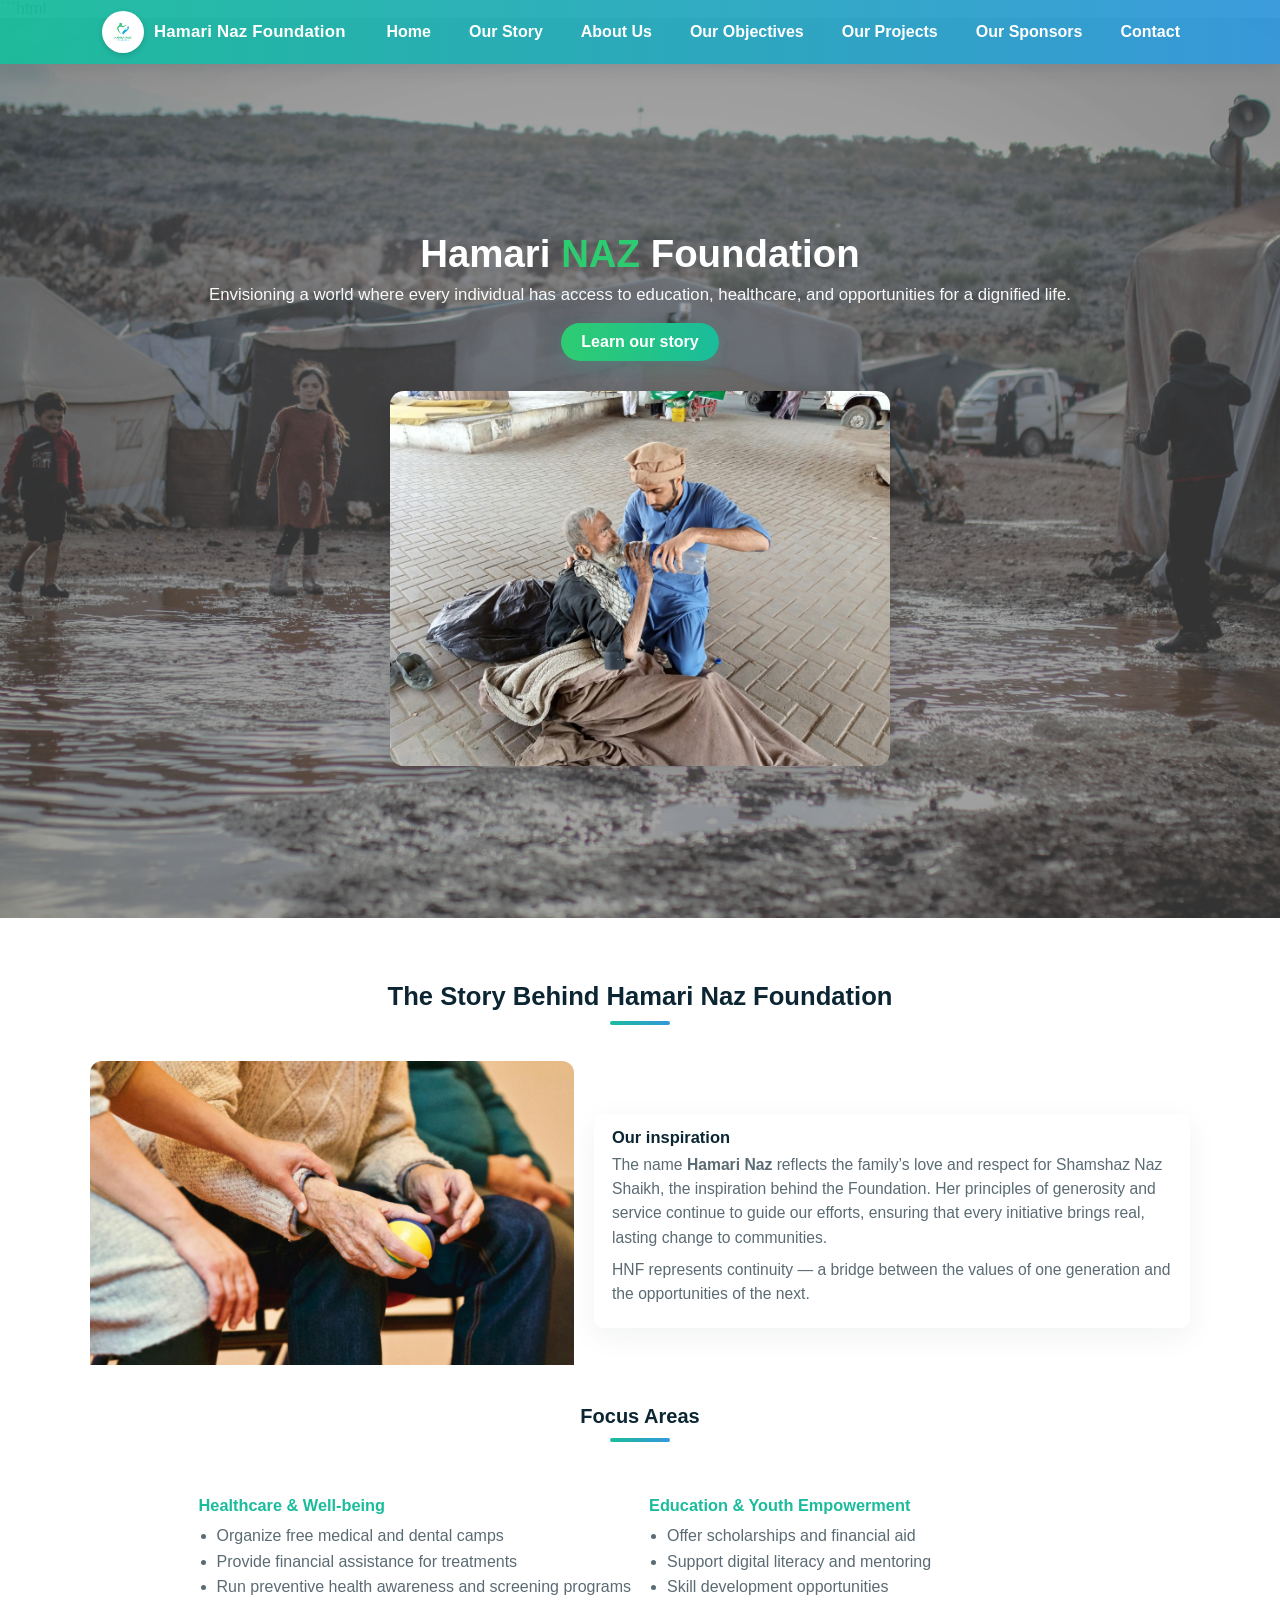
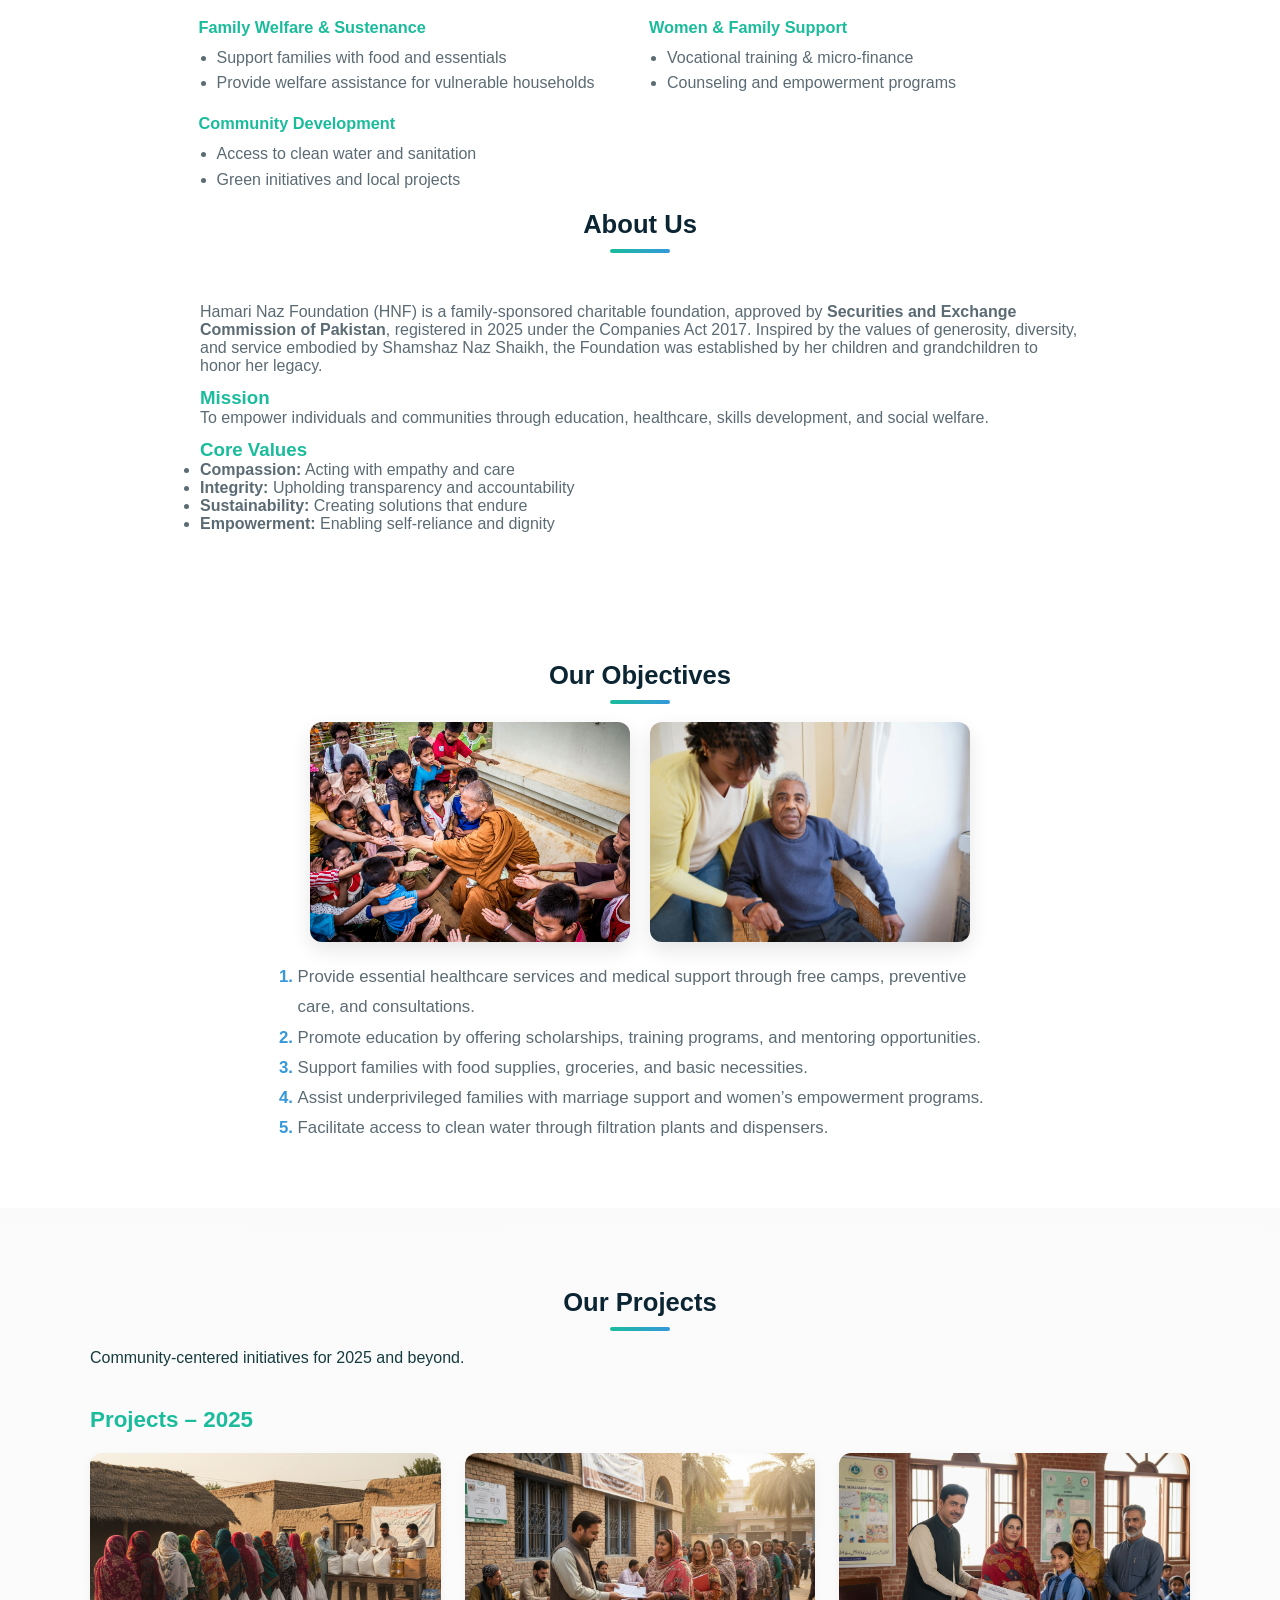
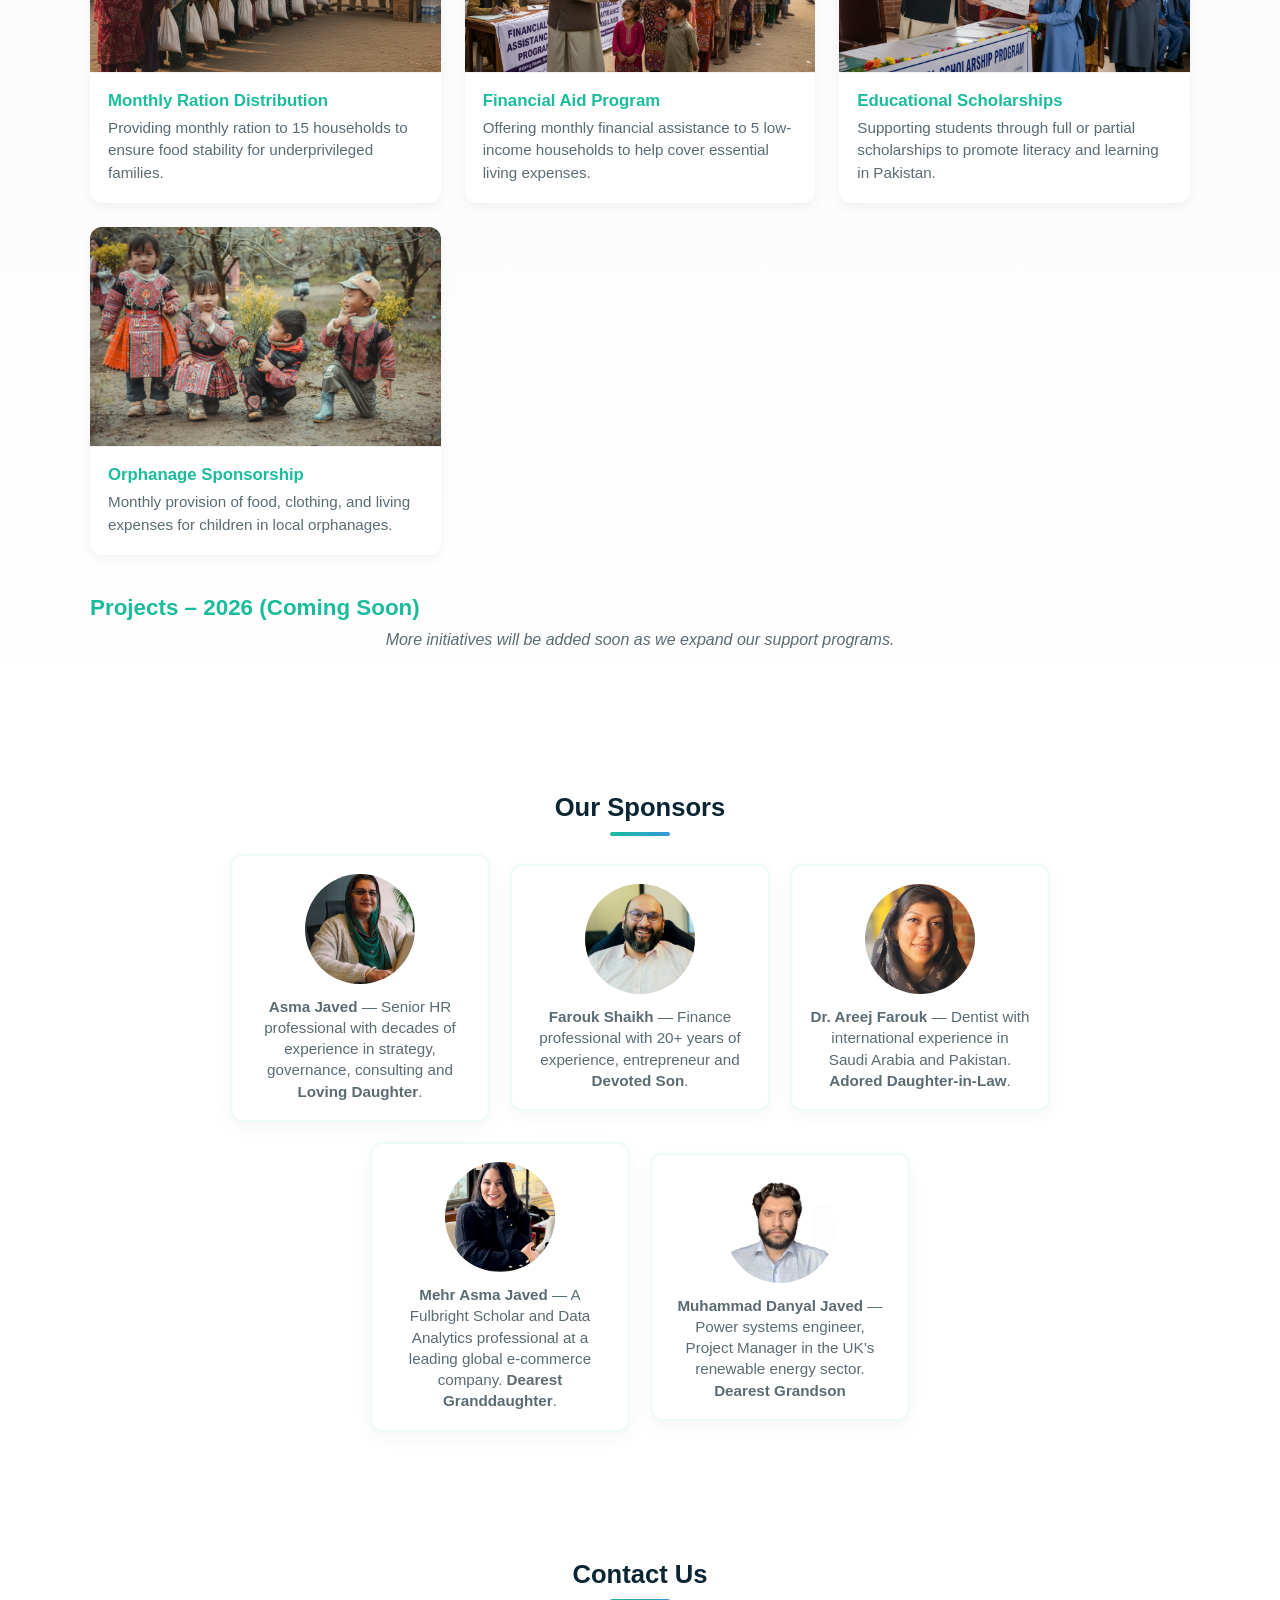
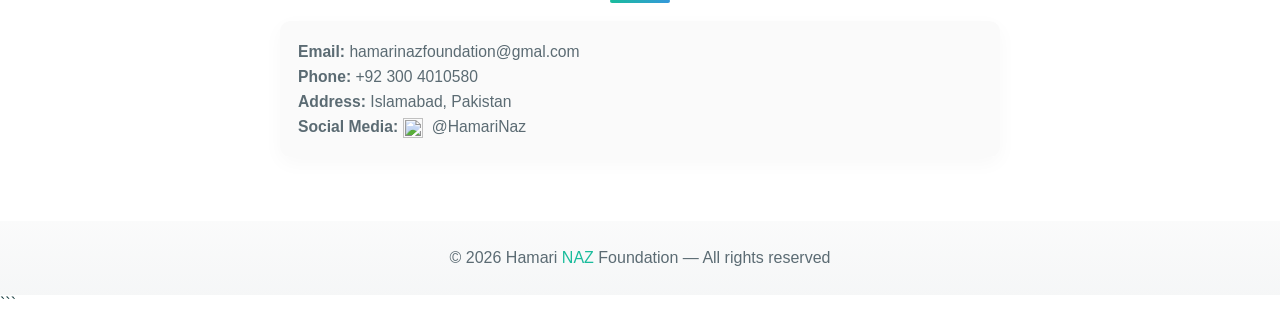
==== index.html @ 11b350d7 "Update index.html" ====
```html
<!doctype html>
<html lang="en">
<head>
  <meta charset="utf-8" />
  <meta name="viewport" content="width=device-width,initial-scale=1" />
  <title>Hamari Naz Foundation</title>
  <link rel="stylesheet" href="style.css" />
</head>
<body>
  <!-- NAV -->
  <nav class="site-nav">
    <div class="nav-inner container">
      <div class="logo">
        <img src="logo.png" alt="Hamari Naz Foundation Logo" class="logo-img">
        <span>Hamari Naz Foundation</span>
      </div>

      <ul class="nav-links" id="navLinks">
        <li><a href="#home">Home</a></li>
        <li><a href="#about">Our Story</a></li>
        <li><a href="#about-us">About Us</a></li>
        <li><a href="#objectives">Our Objectives</a></li>
        <li><a href="#projects">Our Projects</a></li>
        <li><a href="#sponsors">Our Sponsors</a></li>
        <li><a href="#contact">Contact</a></li>
      </ul>

      <button class="hamburger" aria-label="Toggle navigation" aria-expanded="false" id="hamburger">
        <span></span><span></span><span></span>
      </button>
    </div>
  </nav>

  <!-- HERO -->
  <header id="home" class="hero">
    <div class="hero-inner container">
      <h1>Hamari <span class="naz">Naz</span> Foundation</h1>
      <p class="lead">Envisioning a world where every individual has access to education, healthcare, and opportunities for a dignified life.</p>
      <a class="btn" href="#about">Learn our story</a>

      <!-- Added Home Image -->
      <div class="home-image">
        <img src="b.jpg" alt="Hamari Naz Foundation Image">
      </div>
    </div>
  </header>

  <!-- ABOUT -->
  <section id="about" class="about section">
    <div class="container about-inner">
      <h2 class="section-title">The Story Behind Hamari <span class="naz">Naz</span> Foundation</h2>

      <div class="story-block">
        <div class="story-media">
          <img src="a.jpg" alt="About HNF image">
        </div>

        <div class="story-content">
          <h3>Our inspiration</h3>
          <p>
            The name <strong>Hamari Naz</strong> reflects the family’s love and respect for Shamshaz Naz Shaikh,
            the inspiration behind the Foundation. Her principles of generosity and service continue to guide
            our efforts, ensuring that every initiative brings real, lasting change to communities.
          </p>
          <p>
            HNF represents continuity — a bridge between the values of one generation and the opportunities of the next.
          </p>
        </div>
      </div>

      <h2 class="section-title small">Focus Areas</h2>
      <div class="focus-areas">
        <div>
          <h3>Healthcare & Well-being</h3>
          <ul>
            <li>Organize free medical and dental camps</li>
            <li>Provide financial assistance for treatments</li>
            <li>Run preventive health awareness and screening programs</li>
          </ul>
        </div>
        <div>
          <h3>Education & Youth Empowerment</h3>
          <ul>
            <li>Offer scholarships and financial aid</li>
            <li>Support digital literacy and mentoring</li>
            <li>Skill development opportunities</li>
          </ul>
        </div>

        <div>
          <h3>Family Welfare & Sustenance</h3>
          <ul>
            <li>Support families with food and essentials</li>
            <li>Provide welfare assistance for vulnerable households</li>
          </ul>
        </div>
        <div>
          <h3>Women & Family Support</h3>
          <ul>
            <li>Vocational training & micro-finance</li>
            <li>Counseling and empowerment programs</li>
          </ul>
        </div>

        <div>
          <h3>Community Development</h3>
          <ul>
            <li>Access to clean water and sanitation</li>
            <li>Green initiatives and local projects</li>
          </ul>
        </div>
      </div>

      <h2 id="about-us" class="section-title">About Us</h2>
      <div class="about-text">
        <p>
          Hamari Naz Foundation (HNF) is a family-sponsored charitable foundation, approved by <strong>Securities and Exchange Commission of Pakistan</strong>, registered in 2025 under the Companies Act 2017.
          Inspired by the values of generosity, diversity, and service embodied by Shamshaz Naz Shaikh, the Foundation was established
          by her children and grandchildren to honor her legacy.
        </p>
        <h3>Mission</h3>
        <p>To empower individuals and communities through education, healthcare, skills development, and social welfare.</p>
        <h3>Core Values</h3>
        <ul>
          <li><strong>Compassion:</strong> Acting with empathy and care</li>
          <li><strong>Integrity:</strong> Upholding transparency and accountability</li>
          <li><strong>Sustainability:</strong> Creating solutions that endure</li>
          <li><strong>Empowerment:</strong> Enabling self-reliance and dignity</li>
        </ul>
      </div>
    </div>
  </section>

  <!-- OBJECTIVES -->
  <section id="objectives" class="section objectives">
    <div class="container">
      <h2 class="section-title">Our Objectives</h2>
      <div class="objectives-images">
        <img src="c.jpg" alt="Objective 1" class="obj-img animate">
        <img src="d.jpg" alt="Objective 2" class="obj-img animate delay">
      </div>
      <ol class="objectives-list">
        <li>Provide essential healthcare services and medical support through free camps, preventive care, and consultations.</li>
        <li>Promote education by offering scholarships, training programs, and mentoring opportunities.</li>
        <li>Support families with food supplies, groceries, and basic necessities.</li>
        <li>Assist underprivileged families with marriage support and women’s empowerment programs.</li>
        <li>Facilitate access to clean water through filtration plants and dispensers.</li>
      </ol>
    </div>
  </section>
  <!-- OUR PROJECTS SECTION -->
<section id="projects" class="section projects">
  <div class="container">
    <h2 class="section-title">Our Projects</h2>
    <p class="section-subtitle">Community-centered initiatives for 2025 and beyond.</p>

    <!-- 2025 PROJECTS -->
    <h3 class="project-year">Projects – 2025</h3>
    <div class="projects-grid">

      <div class="project-card">
        <img src="ration.png" alt="Ration Distribution" class="project-img">
        <div class="project-content">
          <h4>Monthly Ration Distribution</h4>
          <p>Providing monthly ration to 15 households to ensure food stability for underprivileged families.</p>
        </div>
      </div>

      <div class="project-card">
        <img src="aid.png" alt="Financial Aid" class="project-img">
        <div class="project-content">
          <h4>Financial Aid Program</h4>
          <p>Offering monthly financial assistance to 5 low-income households to help cover essential living expenses.</p>
        </div>
      </div>

      <div class="project-card">
        <img src="School.png" alt="Financial Aid" class="project-img">
        <div class="project-content">
          <h4>Educational Scholarships</h4>
          <p>Supporting students through full or partial scholarships to promote literacy and learning in Pakistan.</p>
        </div>
      </div>

      <div class="project-card">
        <img src="orphanage.jpg" alt="Orphanage Sponsorship" class="project-img">
        <div class="project-content">
          <h4>Orphanage Sponsorship</h4>
          <p>Monthly provision of food, clothing, and living expenses for children in local orphanages.</p>
        </div>
      </div>

    </div>

    <!-- 2026 PROJECTS -->
    <h3 class="project-year">Projects – 2026 (Coming Soon)</h3>
    <p class="upcoming">More initiatives will be added soon as we expand our support programs.</p>

  </div>
</section>

  <!-- SPONSORS -->
  <section id="sponsors" class="section sponsors">
    <div class="container">
      <h2 class="section-title">Our Sponsors</h2>
      <div class="sponsor-grid">
        <div class="sponsor interactive" tabindex="0">
          <img src="asma.jpeg" alt="Asma Javed">
          <p><strong>Asma Javed</strong> — Senior HR professional with decades of experience in strategy, governance, consulting and <strong>Loving Daughter</strong>.</p>
        </div>

        <div class="sponsor interactive" tabindex="0">
          <img src="Farooq.jpeg" alt="Farouk Shaikh">
          <p><strong>Farouk Shaikh</strong> — Finance professional with 20+ years of experience, entrepreneur and <strong>Devoted Son</strong>.</p>
        </div>

        <div class="sponsor interactive" tabindex="0">
          <img src="areej.jpeg" alt="Dr. Areej Farouk">
          <p><strong>Dr. Areej Farouk</strong> — Dentist with international experience in Saudi Arabia and Pakistan.<strong>     Adored Daughter-in-Law</strong>.</p>
        </div>
        <div class="sponsor interactive" tabindex="0">
          <img src="Mehr.jpeg" alt="Mehr Asma Javed">
          <p><strong>Mehr Asma Javed</strong> — A Fulbright Scholar and Data Analytics professional at a leading global e-commerce company.<strong>     Dearest Granddaughter</strong>.</p>
        </div>
        <div class="sponsor interactive" tabindex="0">
          <img src="Daniyal.jpeg" alt="Muhammad Danyal Javed">
          <p><strong>Muhammad Danyal Javed</strong> — Power systems engineer, Project Manager in the UK’s renewable energy sector.<strong>    Dearest Grandson</strong></p>
        </div>

        
        
      </div>
    </div>
  </section>

  <!-- CONTACT -->
  <section id="contact" class="section contact">
    <div class="container">
      <h2 class="section-title">Contact Us</h2>
      <div class="contact-wrap">
        <div class="contact-info full">
          <p><strong>Email:</strong> hamarinazfoundation@gmal.com</p>
          <p><strong>Phone:</strong> +92 300 4010580</p>
          <p><strong>Address:</strong> Islamabad, Pakistan</p>
          <p>
  <strong>Social Media:</strong>
  <a href="https://www.instagram.com/hamarinaz" target="_blank" style="text-decoration:none; color:inherit;">
    <img src="https://upload.wikimedia.org/wikipedia/commons/a/a5/Instagram_icon.png"
         alt="Instagram" width="20" style="vertical-align:middle; margin-right:5px;">
    @HamariNaz
  </a>
</p>

        </div>
      </div>
    </div>
  </section>

  <!-- FOOTER -->
  <footer class="footer">
    <div class="container">
      <p>© <span id="year"></span> Hamari <span class="naz">NAZ</span> Foundation — All rights reserved</p>
    </div>
  </footer>

  <script src="script.js"></script>
</body>
</html>
```
---- style.css ----
/* ----------- root / variables ----------- */
:root{
  --green: #2ecc71;
  --teal:  #1abc9c;
  --blue: #3498db;
  --dark: #0b2533;
  --muted: #5b6b73;
  --white: #ffffff;
  --light-bg: #f6fbf9;
  --about-img-opacity: 0.95;
  --container: 1140px;
  --radius: 12px;
  --nav-height: 64px;
}

/* Reset */
*{ box-sizing: border-box; margin:0; padding:0; }
html{ scroll-behavior: smooth; }
body{ font-family: "Segoe UI", Roboto, Arial, sans-serif; color: #163B3E; background: var(--white); -webkit-font-smoothing:antialiased; -moz-osx-font-smoothing:grayscale; }

/* Container */
.container{ max-width: var(--container); margin:0 auto; padding:0 20px; }

/* NAV */
.site-nav{ position:fixed; top:0; left:0; right:0; z-index:1200; background: linear-gradient(90deg, rgba(26,188,156,0.96), rgba(52,152,219,0.96)); box-shadow: 0 4px 18px rgba(13,37,42,0.12); }
.nav-inner{ display:flex; align-items:center; justify-content:space-between; height:var(--nav-height); }
.logo{ display: flex; align-items: center; gap: 10px; font-weight: 700; color: var(--white); font-size: 1.05rem; letter-spacing: 0.2px; margin-left: 12px; }
.logo .naz{ color:var(--blue); text-transform:uppercase; font-weight:800; }
.logo-img { height: 42px; width: 42px; display: block; border-radius: 50%; background: var(--white); padding: 4px; box-shadow: 0 2px 6px rgba(0,0,0,0.15); }

/* nav links (desktop) */
.nav-links{ list-style:none; display:flex; align-items:center; gap:18px; }
.nav-links a{ color:var(--white); text-decoration:none; font-weight:600; padding:8px 10px; border-radius:2px; transition: background .18s, color .18s, transform .12s; }
.nav-links a:hover{ background: rgba(255,255,255,0.12); color: var(--green); transform:translateY(-2px); }

/* hamburger (mobile) */
.hamburger{ display:none; background:transparent; border:0; width:44px; height:10px; align-items:center; justify-content:center; cursor:pointer; padding:8px; margin-left:12px; }
.hamburger span{ display:flex; width:22px; height:2.5px; background:var(--white); margin:4px 0; border-radius:3px; transition: transform .25s ease, opacity .2s ease; }

/* HERO */
.hero{ min-height:100vh; display:flex; align-items:center; justify-content:center; text-align:center; padding-top:var(--nav-height); color:var(--white); position:relative; overflow:hidden; }

/* animated background image with subtle zoom */
.hero::before{
  content:""; position:absolute; inset:0; background: url('assets/hero.jpg') center/cover no-repeat; opacity:0.8; filter:brightness(.55);
  animation: hero-zoom 20s ease-in-out infinite alternate;
  transform-origin:center center;
  z-index:0;
}
@keyframes hero-zoom{ from{ transform: scale(1); } to{ transform: scale(1.06); } }

.hero-inner{ position:relative; z-index:2; max-width:980px; padding:90px 20px; }
.hero h1{ font-size:2.4rem; margin-bottom:10px; line-height:1.05; }
.hero h1 .naz{ color:var(--green); text-transform:uppercase; }
.lead{ font-size:1.05rem; margin-bottom:18px; color: rgba(255,255,255,0.96); }

/* button */
.btn{ display:inline-block; background: linear-gradient(90deg,var(--green),var(--teal)); color:var(--white); padding:10px 20px; border-radius:28px; text-decoration:none; font-weight:700; box-shadow: 0 6px 18px rgba(26,188,156,0.18); transition: transform .15s, box-shadow .15s; }
.btn:hover{ transform: translateY(-4px); box-shadow: 0 10px 28px rgba(26,188,156,0.22); }

/* HOME IMAGE */ .home-image { margin-top: 30px; text-align: center; } .home-image img { width: 60%; max-width: 500px; border-radius: 14px; box-shadow: 0 10px 28px rgba(0,0,0,0.15); animation: fadeInUp 1.5s ease forwards; opacity: 0; } @keyframes fadeInUp { from { opacity: 0; transform: translateY(40px); } to { opacity: 1; transform: translateY(0); } } /* OBJECTIVES IMAGES */ .objectives-images { display: flex; justify-content: center; gap: 20px; margin-bottom: 20px; flex-wrap: wrap; } .obj-img { width: 320px; height: 220px; object-fit: cover; border-radius: 12px; box-shadow: 0 8px 20px rgba(0,0,0,0.1); opacity: 0; transform: translateY(30px); animation: slideUp 1.6s ease forwards; } .obj-img.delay { animation-delay: 0.5s; } @keyframes slideUp { from { opacity: 0; transform: translateY(40px); } to { opacity: 1; transform: translateY(0); } }
/* === Homepage Animated Background === */
#home {
  position: relative;
  width: 100%;
  height: 100vh; /* full-screen section */
  overflow: hidden;
}

/* Background image with animation */
#home::before {
  content: "";
  position: absolute;
  top: 0;
  left: 0;
  width: 100%;
  height: 100%;
  background: url("e.jpg") center/cover no-repeat;
  opacity: 0.8; /* 80% transparency */
  animation: zoom-bg 12s ease-in-out infinite alternate;
  z-index: -1; /* keeps it behind your text */
}

/* Zoom in/out animation */
@keyframes zoom-bg {
  0% {
    transform: scale(1.5);
  }
  100% {
    transform: scale(1.6);
  }
}

/* Keep homepage text visible and centered */
#home .content {
  position: relative;
  z-index: 1;
  text-align: center;
  color: white;
}

/* sections */
.section{ padding:64px 0; }
.section-title{ text-align:center; font-size:1.6rem; color:var(--dark); margin-bottom:18px; font-weight:700; position: relative; }
.section-title::after{ content: ""; display:block; width:60px; height:4px; margin:10px auto 0; background: linear-gradient(90deg, var(--teal), var(--blue)); border-radius: 2px; }
.section-title.small{ font-size:1.25rem; margin-top:6px; }

/* ABOUT - story block */
.about .about-inner{ display:flex; flex-direction:column; gap:18px; align-items:stretch; }
.story-block{ width:100%; max-width:1100px; display:flex; gap:20px; align-items:center; justify-content:space-between; }

/* left-side image with animation */
.story-media{ flex:0 0 44%; max-width:44%; height:320px; border-radius:var(--radius); overflow:hidden; position:relative; }
.story-media img{ width:100%; height:95%; object-fit:cover; display:block; transform-origin:center center; animation: img-pulse 12s ease-in-out infinite alternate; transition: transform .70s; }
@keyframes img-pulse{ from{ transform: scale(1); } to{ transform: scale(1.04); } }
.story-media img:hover{ transform: scale(1.06); }

/* content area — reduced spacing for headings and paragraphs */
.story-content{ flex:1; padding:14px 18px; background: rgba(255,255,255,0.98); border-radius:10px; box-shadow: 0 8px 30px rgba(10,30,30,0.06); }
.story-content h3{ margin-bottom:6px; color:var(--dark); font-size:1.03rem; }
.story-content p{ color:var(--muted); font-size:0.98rem; line-height:1.55; margin-bottom:8px; }

/* Focus areas grid */
.focus-areas{ max-width:1000px; margin:18px auto 0; display:grid; grid-template-columns: repeat(2,1fr); gap:18px; }
.focus-areas h3{ font-size:1.02rem; color:var(--teal); margin-bottom:8px; }
.focus-areas ul{ list-style:disc; padding-left:18px; color:var(--muted); line-height:1.6; }

/* About Us text */
.about-text{ max-width:880px; margin:14px auto 0; color:var(--muted); font-size:1rem; text-align:left; }
.about-text h3{ color:var(--teal); margin-top:12px; }

/* OBJECTIVES */
.objectives-list{ max-width:720px; margin:0 auto; font-size:1.05rem; color:var(--muted); line-height:1.8; padding-left: 1.1rem; }
.objectives-list li::marker{ color: var(--blue); font-weight:700; }

/* ========== OUR PROJECTS SECTION ========== */

.projects {
  padding: 80px 0;
  background: linear-gradient(180deg, rgba(250, 250, 250, 1), rgba(255, 255, 255, 1));
}

.project-year {
  margin-top: 40px;
  font-size: 1.4rem;
  color: var(--teal);
}

.projects-grid {
  display: grid;
  grid-template-columns: repeat(auto-fit, minmax(280px, 1fr));
  gap: 24px;
  margin-top: 20px;
}

.project-card {
  background: #fff;
  border-radius: var(--radius);
  box-shadow: 0 4px 12px rgba(0,0,0,0.05);
  overflow: hidden;
  transition: transform .2s, box-shadow .2s;
  display: flex;
  flex-direction: column;
  justify-content: space-between;
}

.project-card:hover {
  transform: translateY(-5px);
  box-shadow: 0 6px 20px rgba(0,0,0,0.1);
}

.project-img {
  width: 100%;
  height: 220px;
  object-fit: cover;
  border-bottom: 1px solid rgba(0,0,0,0.05);
}

.project-content {
  padding: 18px;
}

.project-content h4 {
  color: var(--teal);
  margin-bottom: 6px;
  font-size: 1.05rem;
}

.project-content p {
  color: var(--muted);
  font-size: 0.95rem;
  line-height: 1.5;
}

.upcoming {
  text-align: center;
  color: var(--muted);
  margin-top: 10px;
  font-style: italic;
}

/* Mobile view adjustments */
@media (max-width: 768px) {
  .project-img {
    height: 180px;
  }
}


/* SPONSORS */
.sponsor-grid{ display:flex; flex-wrap:wrap; gap:20px; justify-content:center; align-items:center; max-width:980px; margin:0 auto; }
.sponsor{ background:var(--white); width:260px; padding:18px; border-radius:12px; text-align:center; border:2px solid rgba(46,204,113,0.08); box-shadow: 0 6px 20px rgba(10,30,30,0.04); transition: transform .22s cubic-bezier(.2,.9,.2,1), box-shadow .22s; cursor:default; }
.sponsor img{ width:110px; height:110px; margin-bottom:12px; display:inline-block; border-radius:50%; object-fit:cover; transition: transform .22s; }
.sponsor p{ color:var(--muted); font-size:0.95rem; line-height:1.4; }

/* hover + focus (keyboard) expands card subtly */
.sponsor:hover, .sponsor:focus-within, .sponsor.touched{
  transform: translateY(-8px) scale(1.02);
  box-shadow: 0 18px 48px rgba(10,30,30,0.12);
}
.sponsor:hover img, .sponsor.touched img{ transform: scale(1.06); }

/* CONTACT */
.contact-wrap{ display:flex; gap:32px; align-items:flex-start; justify-content:center; flex-wrap:wrap; }
.contact-info{ min-width:260px; color:var(--muted); font-size:0.98rem; line-height:1.6; background: rgba(250,250,250,0.9); padding:18px; border-radius:10px; box-shadow: 0 6px 20px rgba(10,30,30,0.03); }
.contact-info.full{ width:100%; max-width:720px; }

/* FOOTER */
.footer{ padding:28px 0; text-align:center; background:linear-gradient(180deg, rgba(11,37,51,0.02), rgba(11,37,51,0.04)); color:var(--muted); }
.footer span.naz{ color: var(--teal); }

/* accessibility focus */
a:focus, button:focus, input:focus, textarea:focus{ outline: 3px solid rgba(52,152,219,0.12); outline-offset:3px; }

/* anchor offset for fixed nav */
section, header{ scroll-margin-top: calc(var(--nav-height) + 10px); }

/* ========== RESPONSIVE ========== */
@media (max-width: 1000px){
  .story-block{ flex-direction:column-reverse; gap:14px; }
  .story-media{ width:100%; max-width:100%; height:300px; }
  .story-content{ width:100%; }
  .focus-areas{ grid-template-columns: 1fr; }
  .sponsor{ width:48%; }
}
@media (max-width: 768px) {
  .nav-links {
    display: none;
    position: fixed;
    top: var(--nav-height);
    right: 0;
    width: 220px;
    background: linear-gradient(
      180deg,
      rgba(26, 188, 156, 0.98),
      rgba(52, 152, 219, 0.98)
    );
    padding: 12px;
    flex-direction: column;
    gap: 10px;
    border-radius: 0 0 0 10px;
    box-shadow: 0 8px 20px rgba(0, 0, 0, 0.15);

    /* ✅ main fix: smaller menu, not full screen */
    height: auto;
    max-height: 60vh;  /* optional limit for long lists */
    overflow-y: auto;
  }

  .nav-links.show {
    display: flex;
  }

  .hamburger {
    display: flex;
    align-items: center;
  }

  .hero h1 {
    font-size: 2rem;
  }

  .sponsor {
    width: 100%;
    max-width: 420px;
  }

  .story-media img {
    animation-duration: 10s;
  }
}


/* hamburger active -> cross */
.hamburger.active span:nth-child(1){ transform: translateY(7px) rotate(45deg); }
.hamburger.active span:nth-child(2){ opacity: 0; }
.hamburger.active span:nth-child(3){ transform: translateY(-7px) rotate(-45deg); }
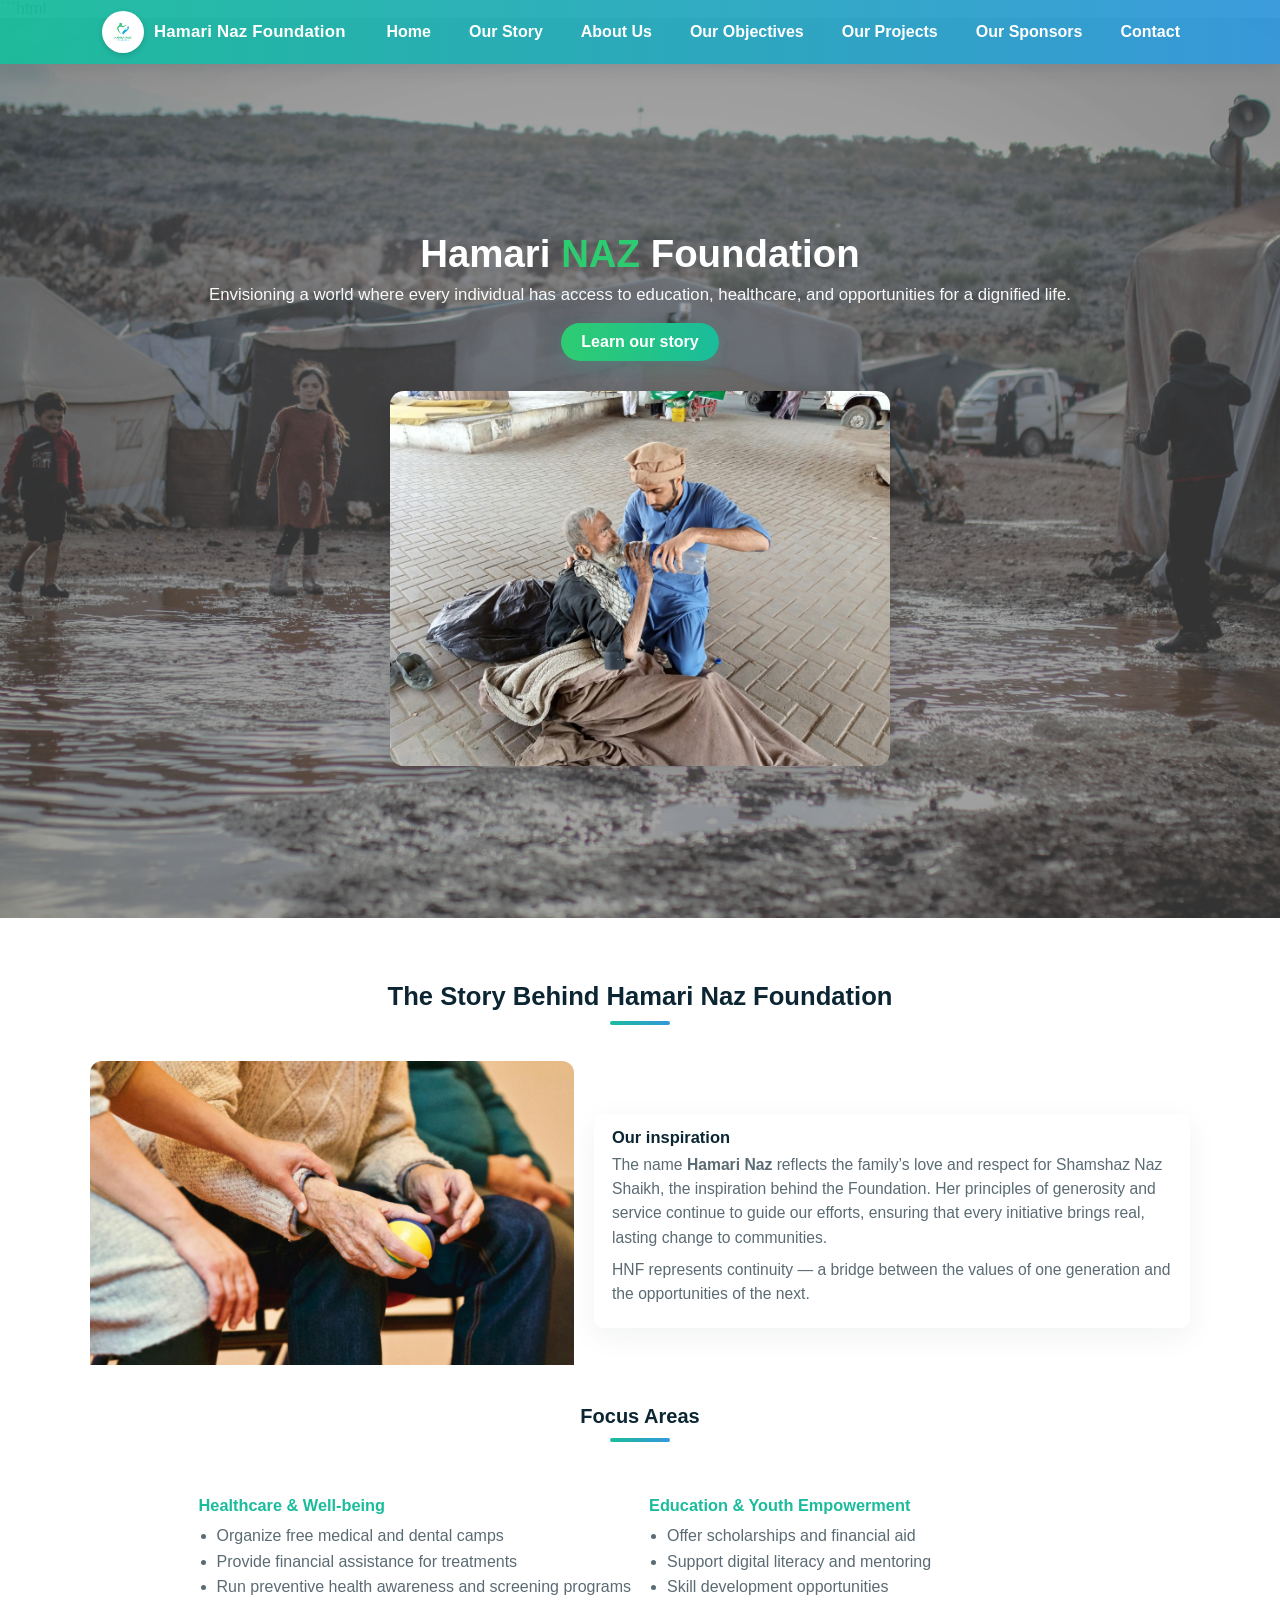
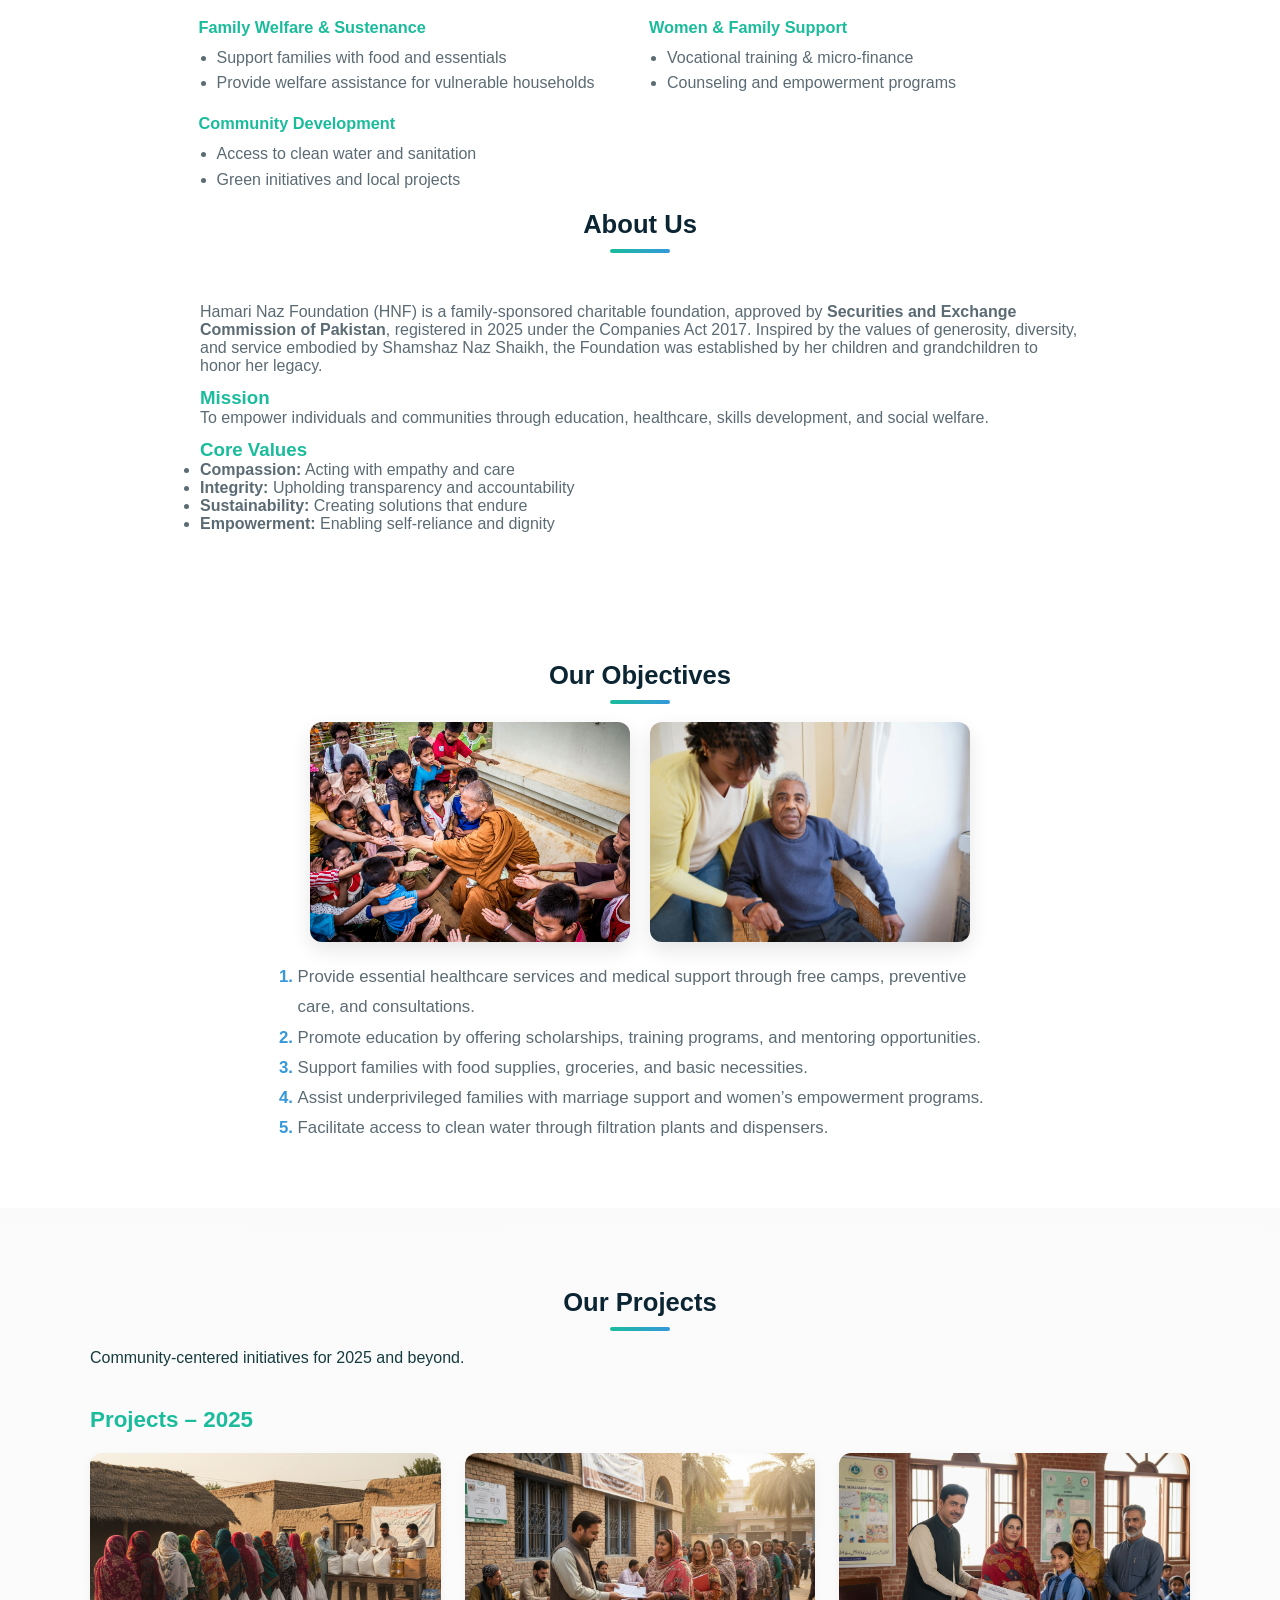
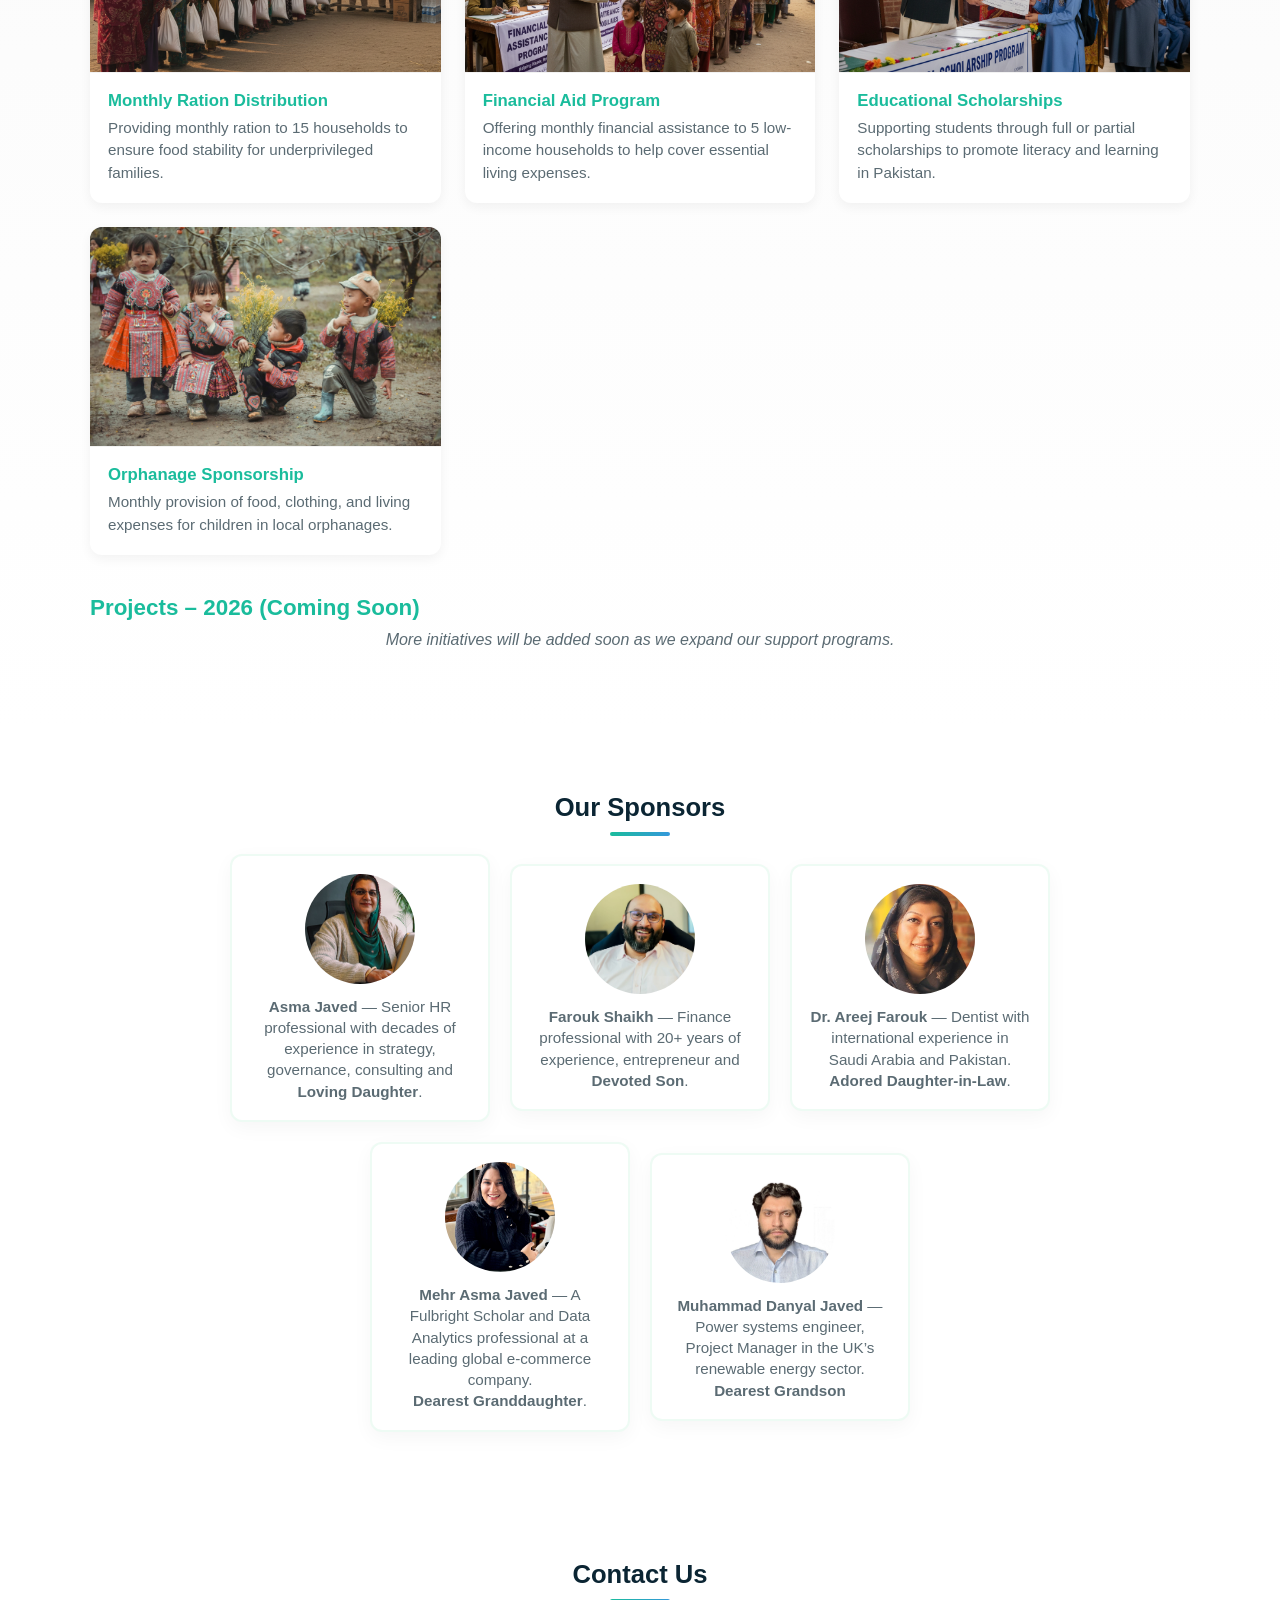
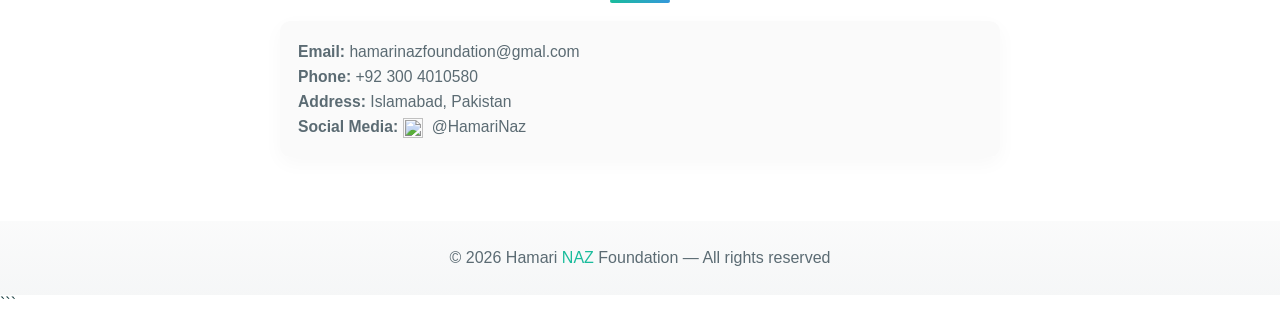
==== commit cc21478b: "Update index.html" ====
--- a/index.html
+++ b/index.html
@@ -217,15 +217,15 @@
 
         <div class="sponsor interactive" tabindex="0">
           <img src="areej.jpeg" alt="Dr. Areej Farouk">
-          <p><strong>Dr. Areej Farouk</strong> — Dentist with international experience in Saudi Arabia and Pakistan.<strong>     Adored Daughter-in-Law</strong>.</p>
+          <p><strong>Dr. Areej Farouk</strong> — Dentist with international experience in Saudi Arabia and Pakistan.<br><strong>Adored Daughter-in-Law</strong>.</p>
         </div>
         <div class="sponsor interactive" tabindex="0">
           <img src="Mehr.jpeg" alt="Mehr Asma Javed">
-          <p><strong>Mehr Asma Javed</strong> — A Fulbright Scholar and Data Analytics professional at a leading global e-commerce company.<strong>     Dearest Granddaughter</strong>.</p>
+          <p><strong>Mehr Asma Javed</strong> — A Fulbright Scholar and Data Analytics professional at a leading global e-commerce company.<br><strong>Dearest Granddaughter</strong>.</p>
         </div>
         <div class="sponsor interactive" tabindex="0">
           <img src="Daniyal.jpeg" alt="Muhammad Danyal Javed">
-          <p><strong>Muhammad Danyal Javed</strong> — Power systems engineer, Project Manager in the UK’s renewable energy sector.<strong>    Dearest Grandson</strong></p>
+          <p><strong>Muhammad Danyal Javed</strong> — Power systems engineer, Project Manager in the UK’s renewable energy sector.<br><strong>Dearest Grandson</strong></p>
         </div>
 
         
@@ -274,3 +274,4 @@
 
 
 
+
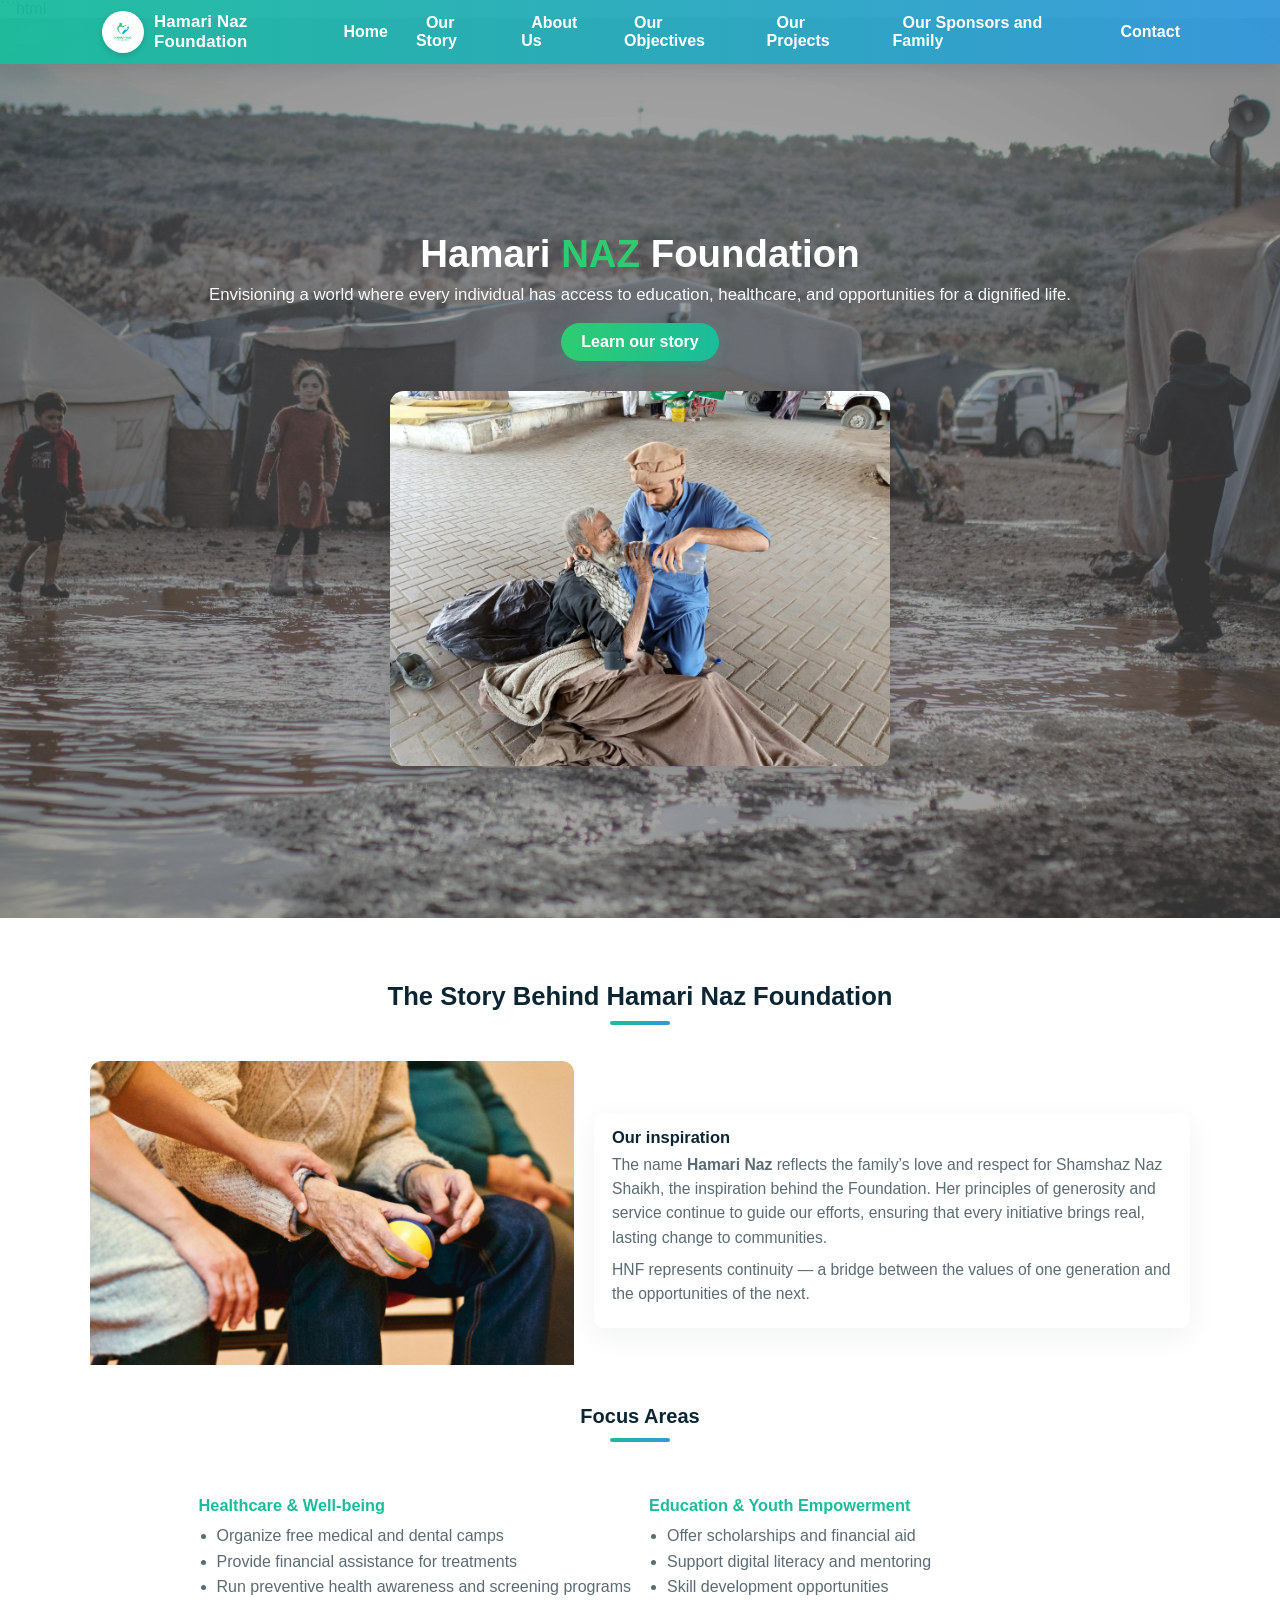
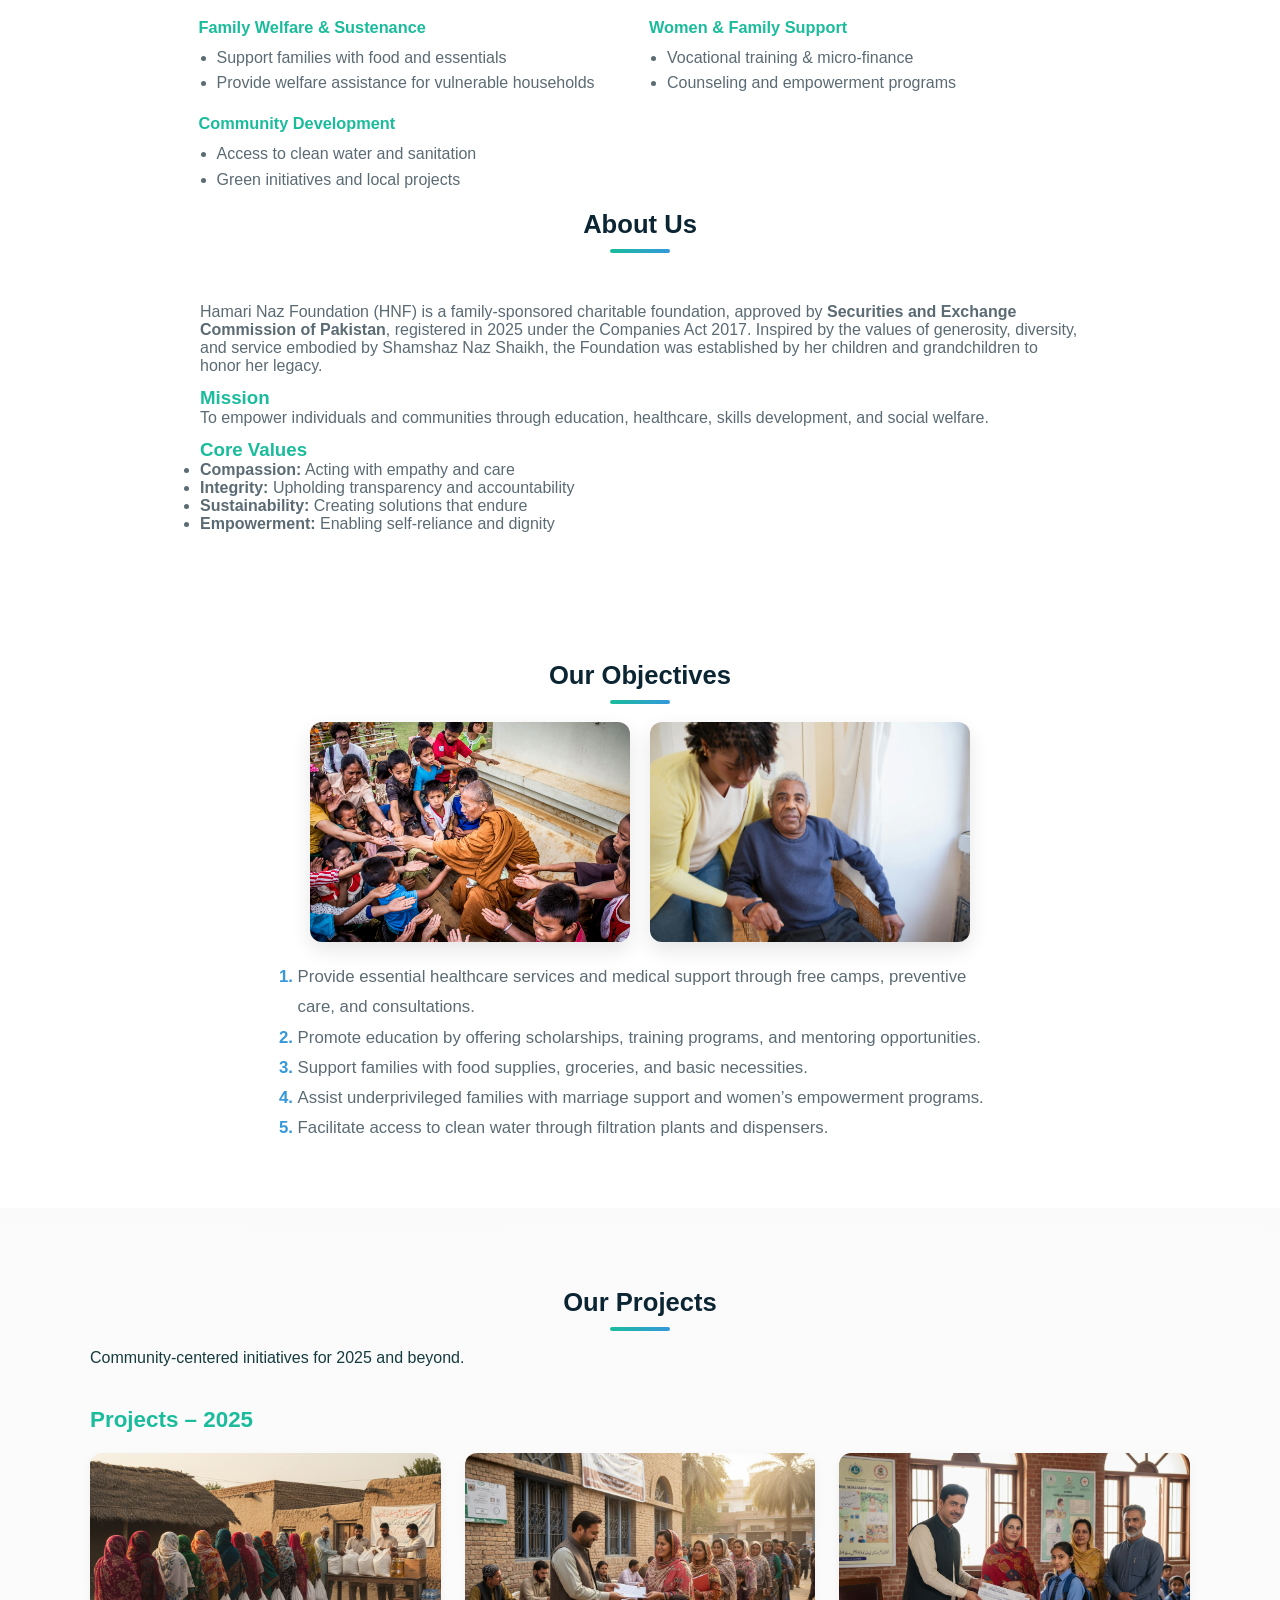
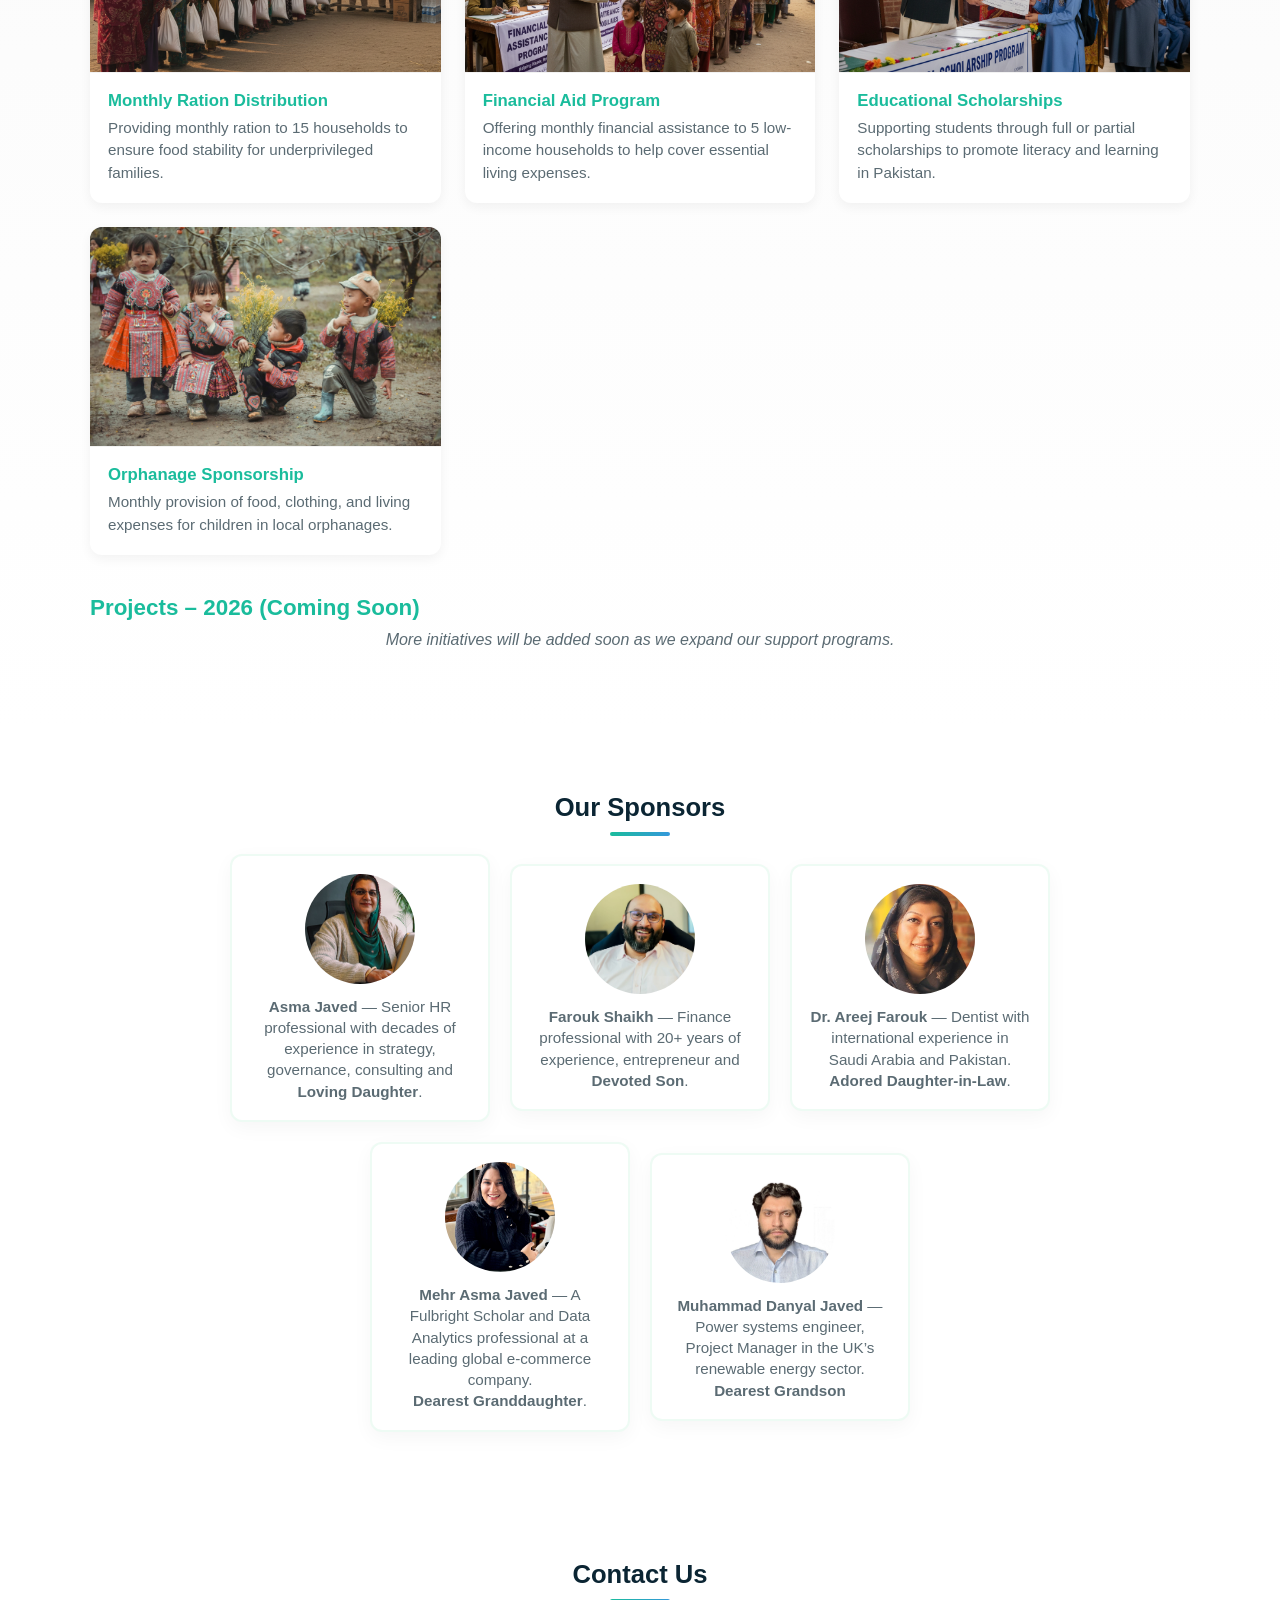
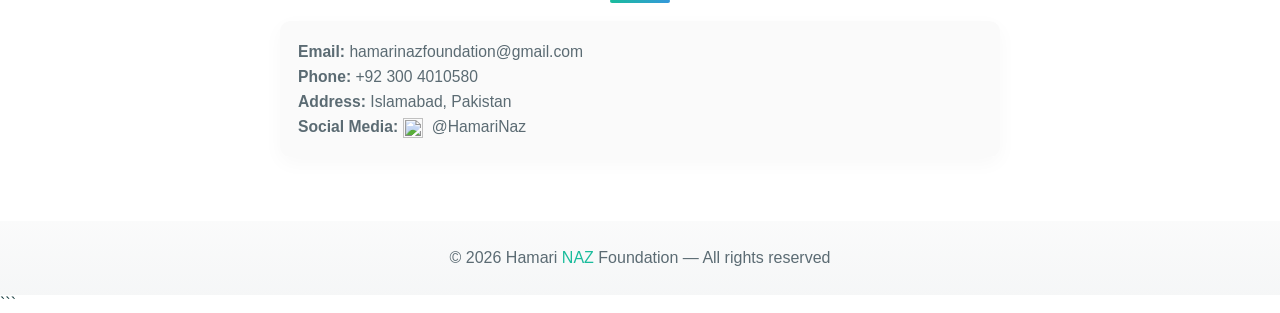
==== commit 7d1d336f: "Update index.html" ====
--- a/index.html
+++ b/index.html
@@ -22,7 +22,7 @@
         <li><a href="#about-us">About Us</a></li>
         <li><a href="#objectives">Our Objectives</a></li>
         <li><a href="#projects">Our Projects</a></li>
-        <li><a href="#sponsors">Our Sponsors</a></li>
+        <li><a href="#sponsors">Our Sponsors and Family</a></li>
         <li><a href="#contact">Contact</a></li>
       </ul>
 
@@ -240,7 +240,7 @@
       <h2 class="section-title">Contact Us</h2>
       <div class="contact-wrap">
         <div class="contact-info full">
-          <p><strong>Email:</strong> hamarinazfoundation@gmal.com</p>
+          <p><strong>Email:</strong> hamarinazfoundation@gmail.com</p>
           <p><strong>Phone:</strong> +92 300 4010580</p>
           <p><strong>Address:</strong> Islamabad, Pakistan</p>
           <p>
@@ -275,3 +275,4 @@
 
 
 
+
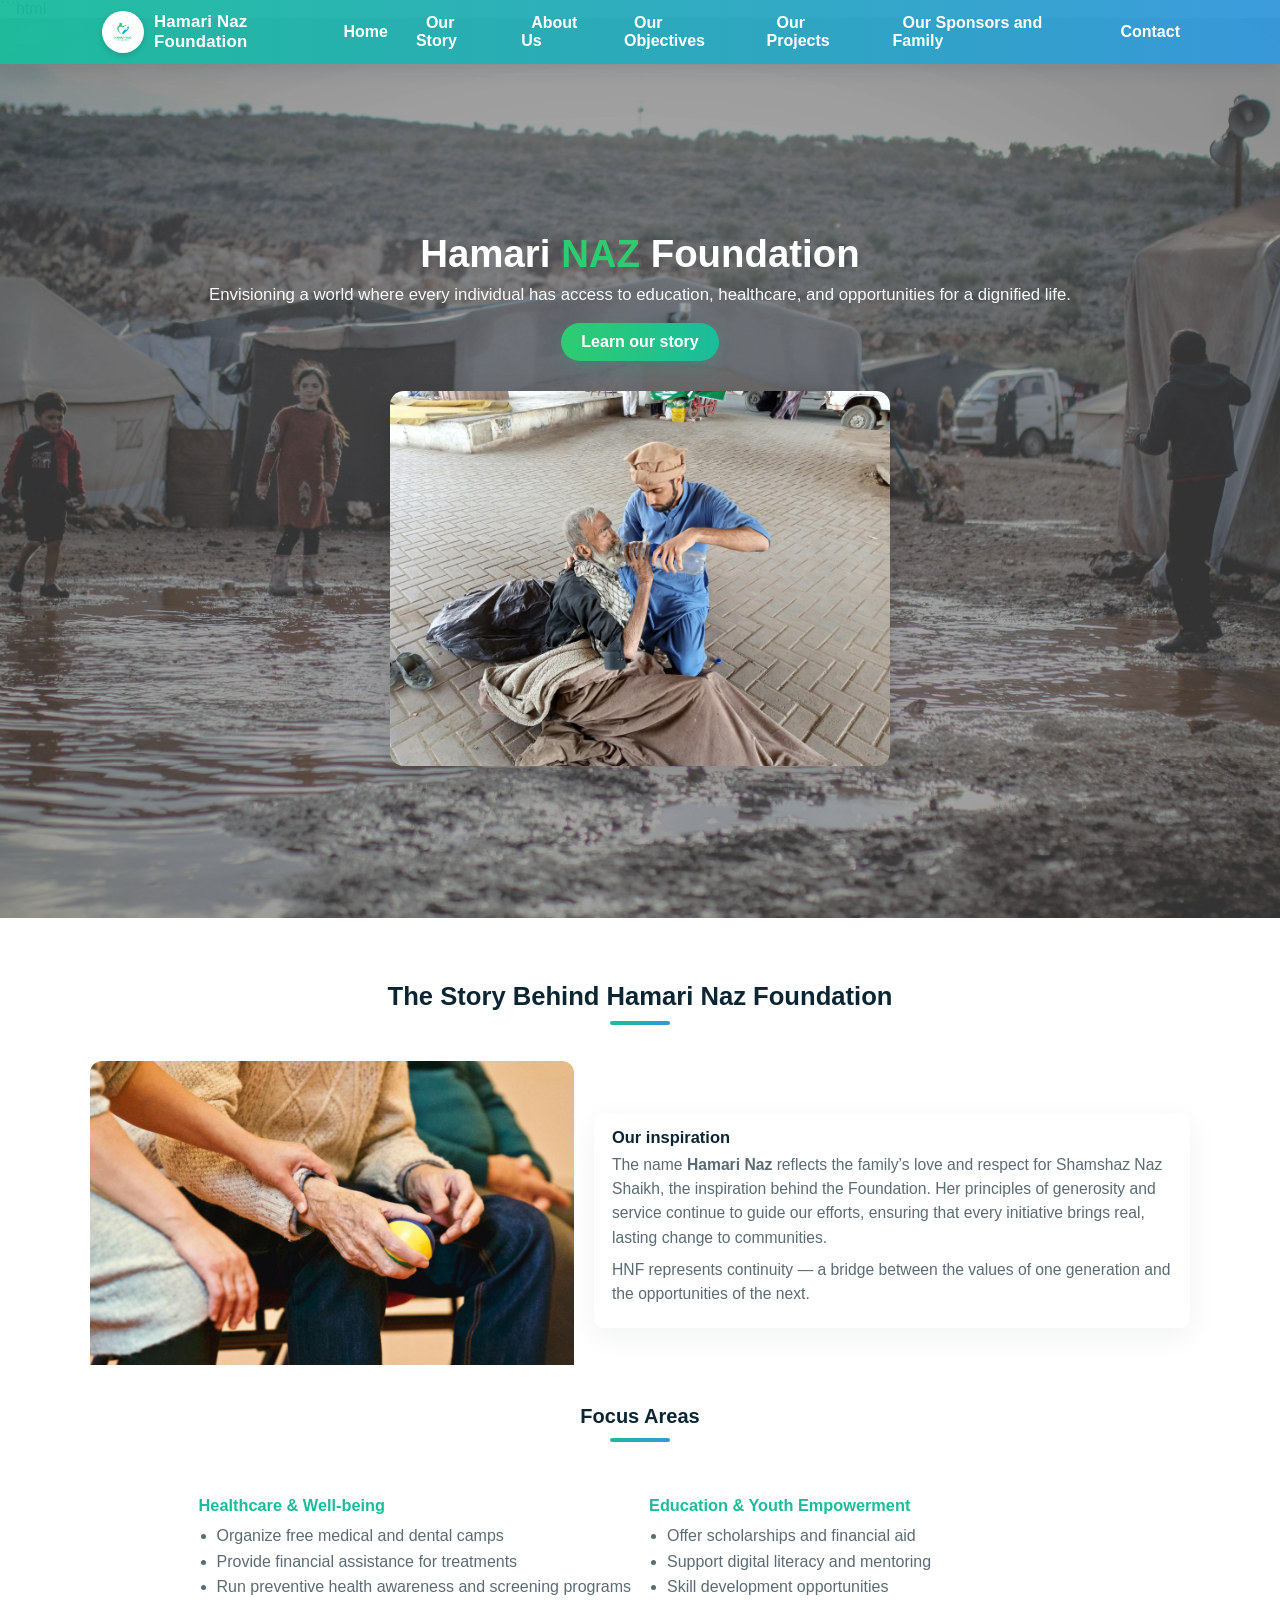
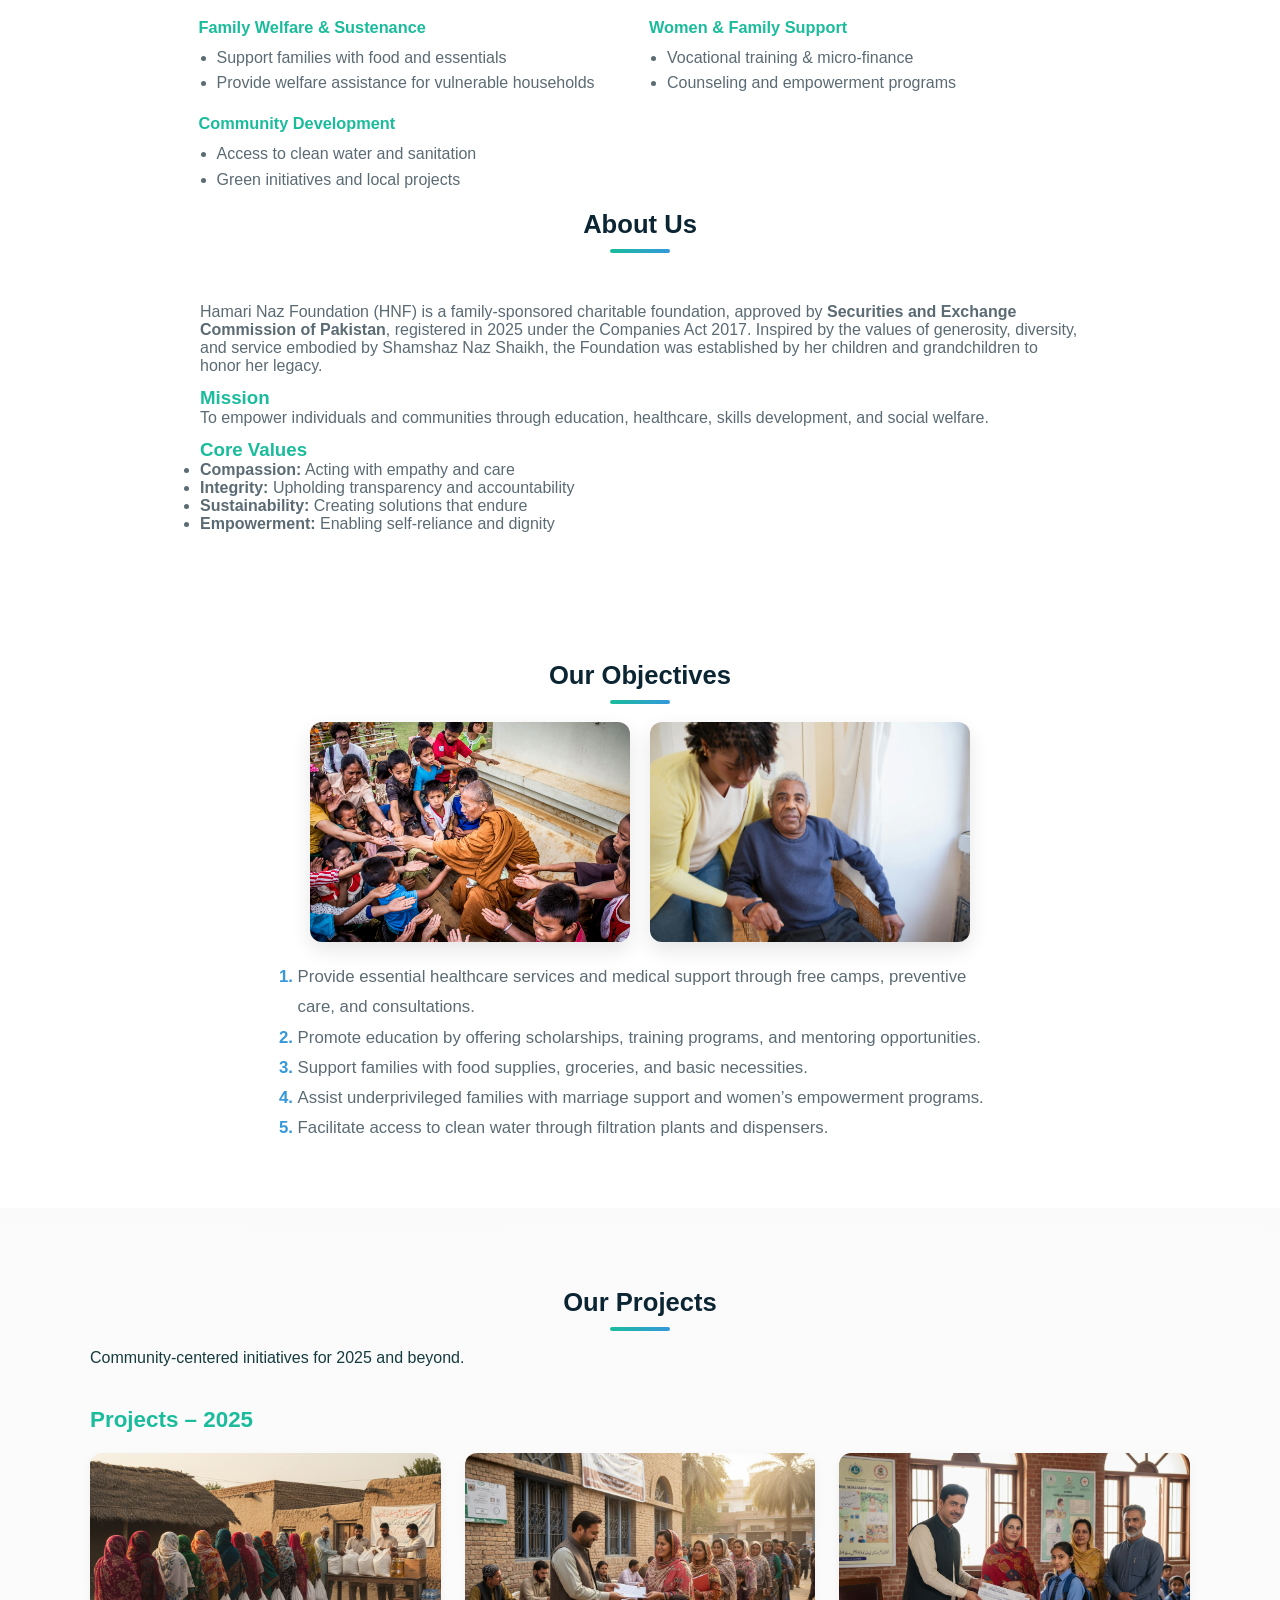
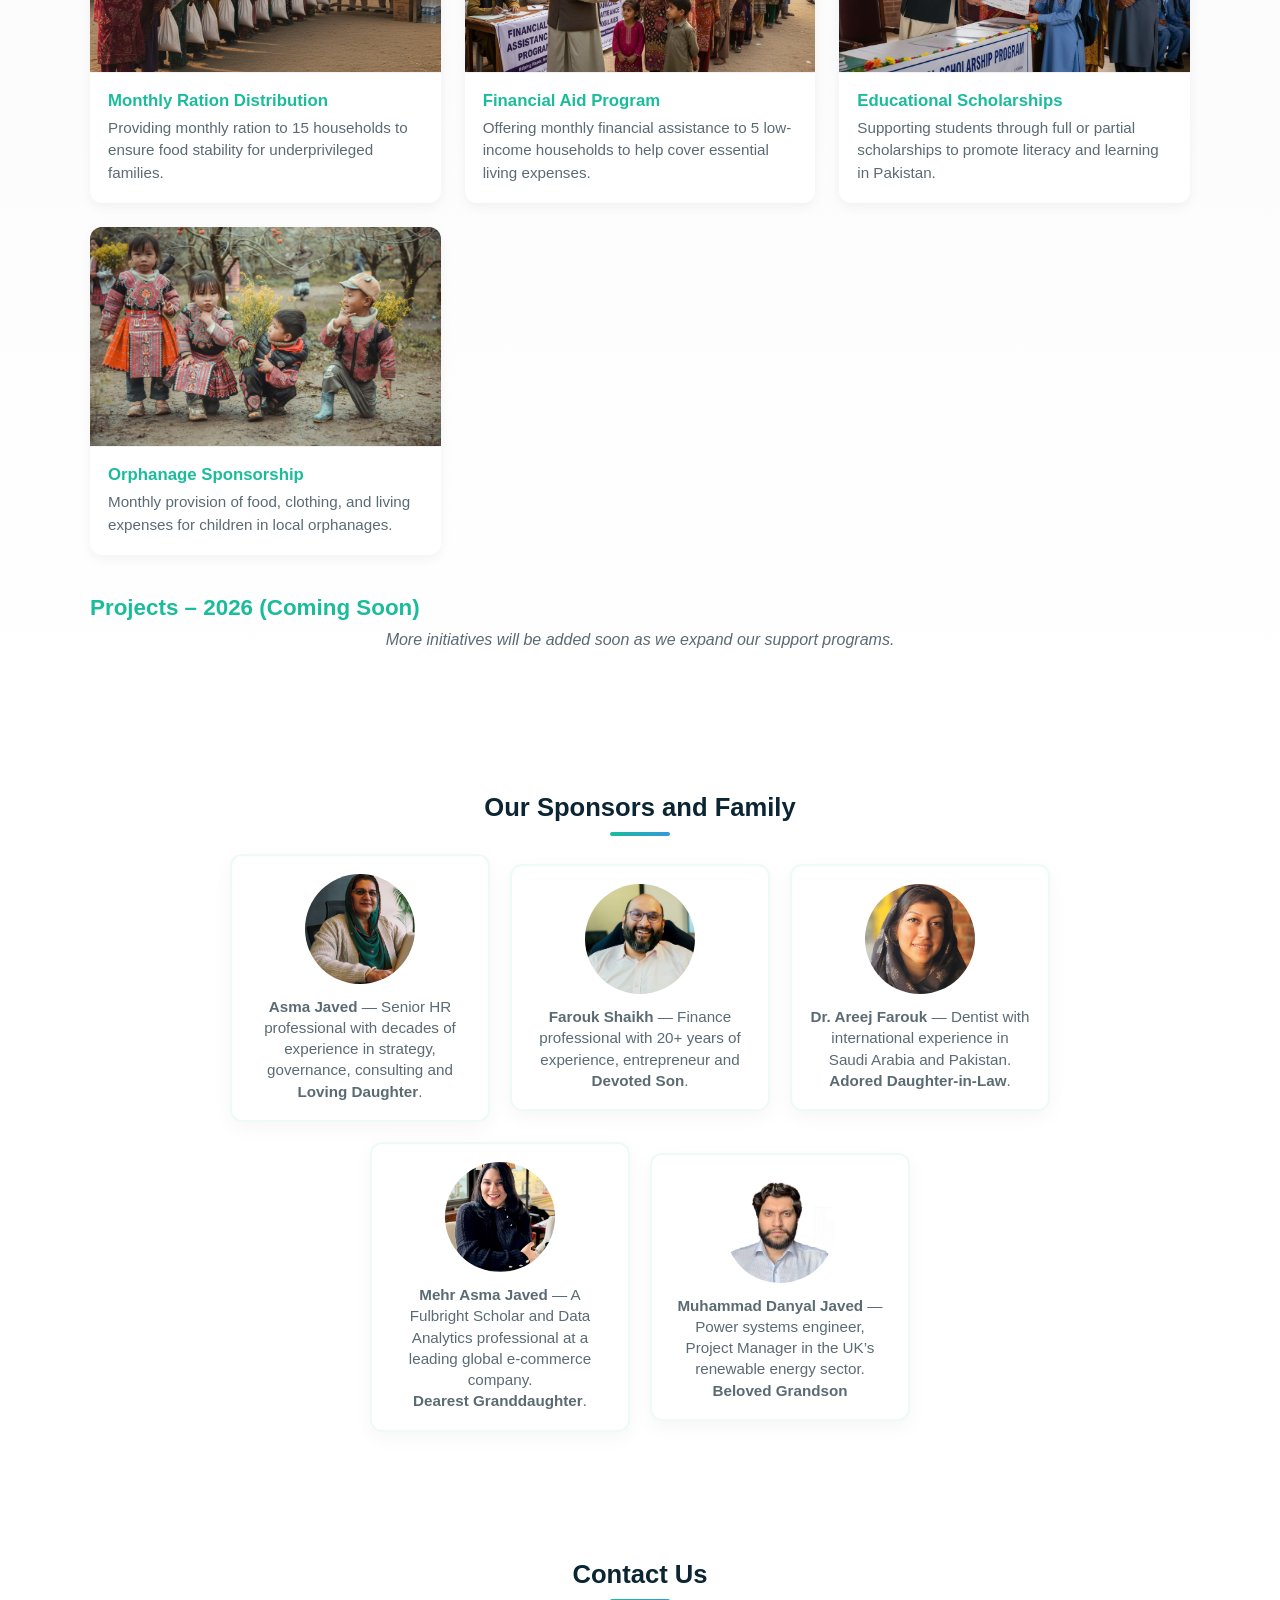
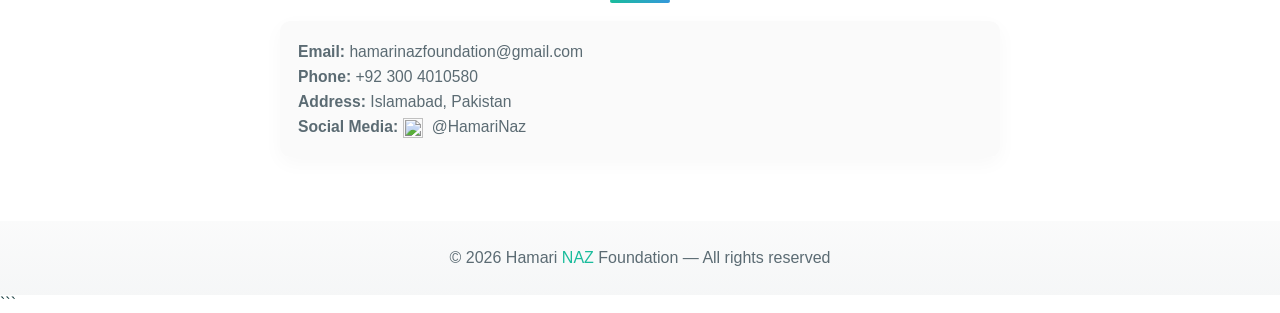
==== commit 4d959411: "Update index.html" ====
--- a/index.html
+++ b/index.html
@@ -203,7 +203,7 @@
   <!-- SPONSORS -->
   <section id="sponsors" class="section sponsors">
     <div class="container">
-      <h2 class="section-title">Our Sponsors</h2>
+      <h2 class="section-title">Our Sponsors and Family</h2>
       <div class="sponsor-grid">
         <div class="sponsor interactive" tabindex="0">
           <img src="asma.jpeg" alt="Asma Javed">
@@ -225,7 +225,7 @@
         </div>
         <div class="sponsor interactive" tabindex="0">
           <img src="Daniyal.jpeg" alt="Muhammad Danyal Javed">
-          <p><strong>Muhammad Danyal Javed</strong> — Power systems engineer, Project Manager in the UK’s renewable energy sector.<br><strong>Dearest Grandson</strong></p>
+          <p><strong>Muhammad Danyal Javed</strong> — Power systems engineer, Project Manager in the UK’s renewable energy sector.<br><strong>Beloved Grandson</strong></p>
         </div>
 
         
@@ -276,3 +276,4 @@
 
 
 
+
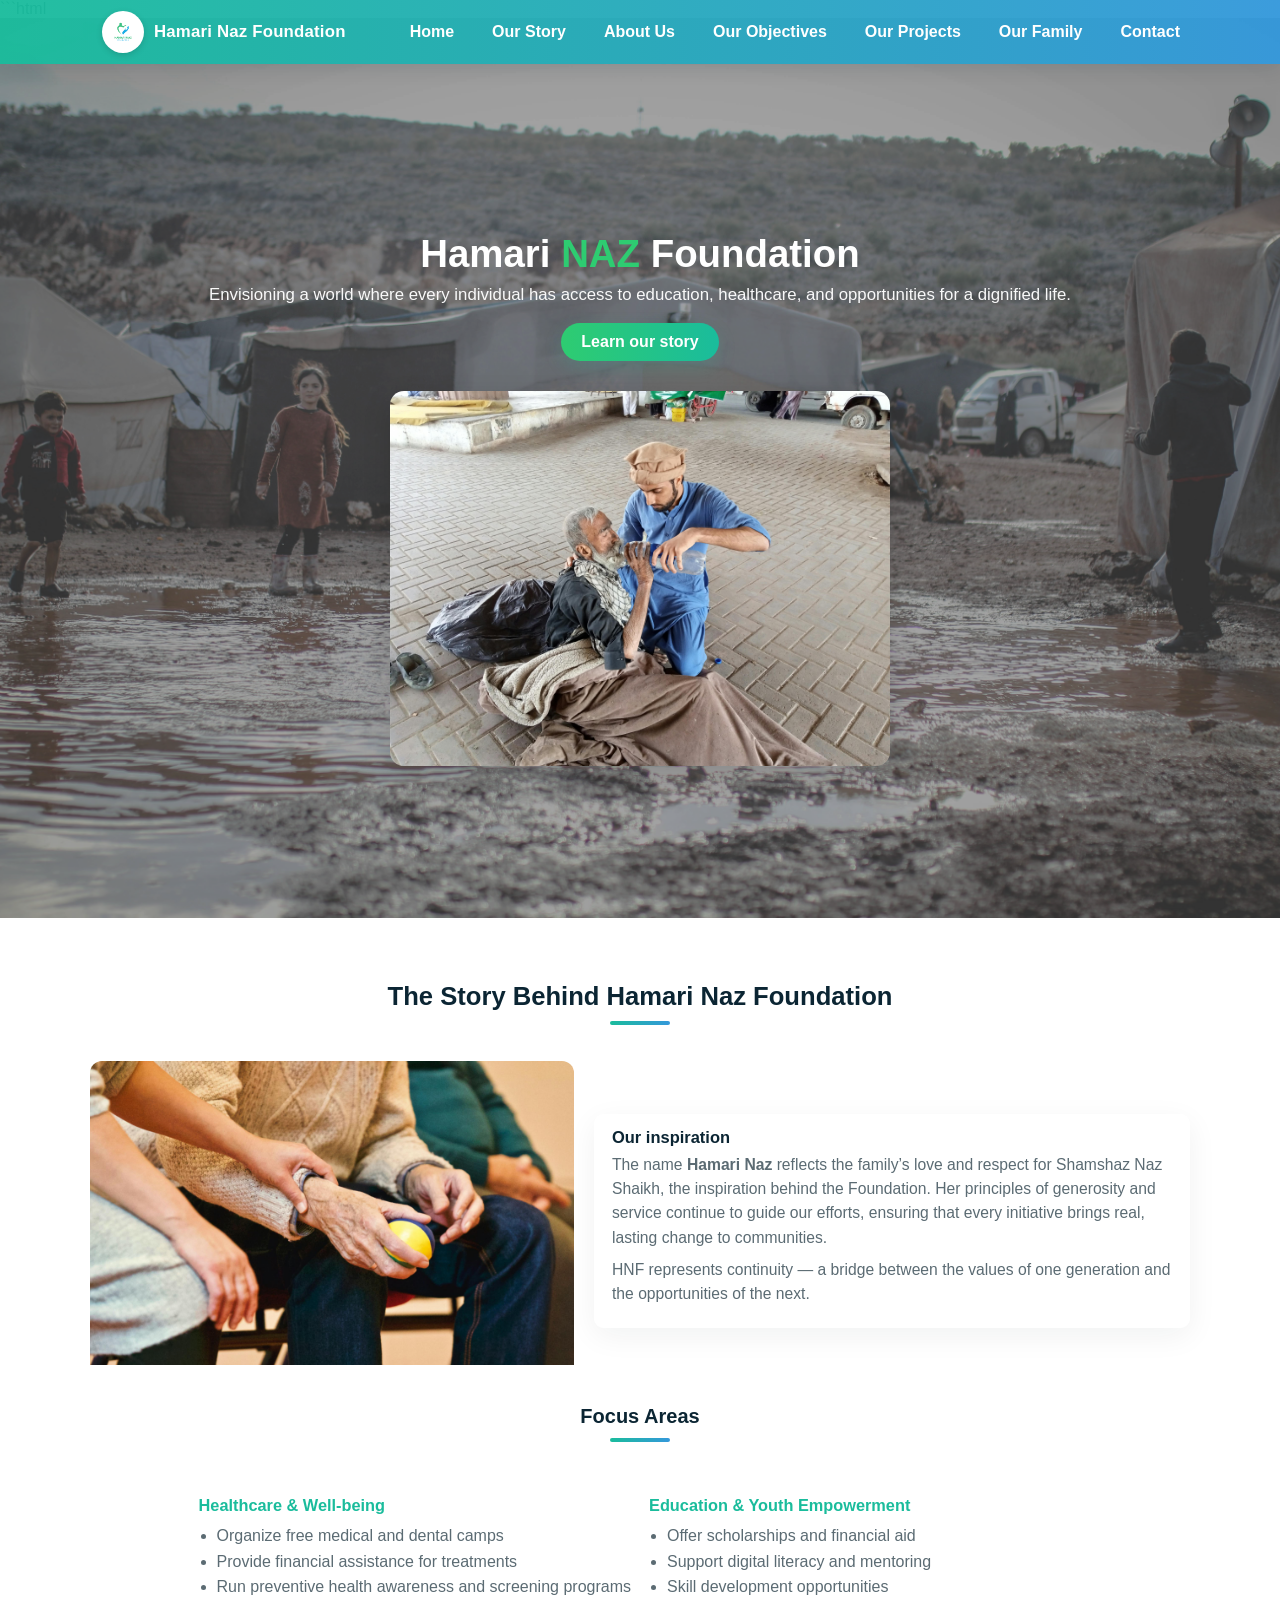
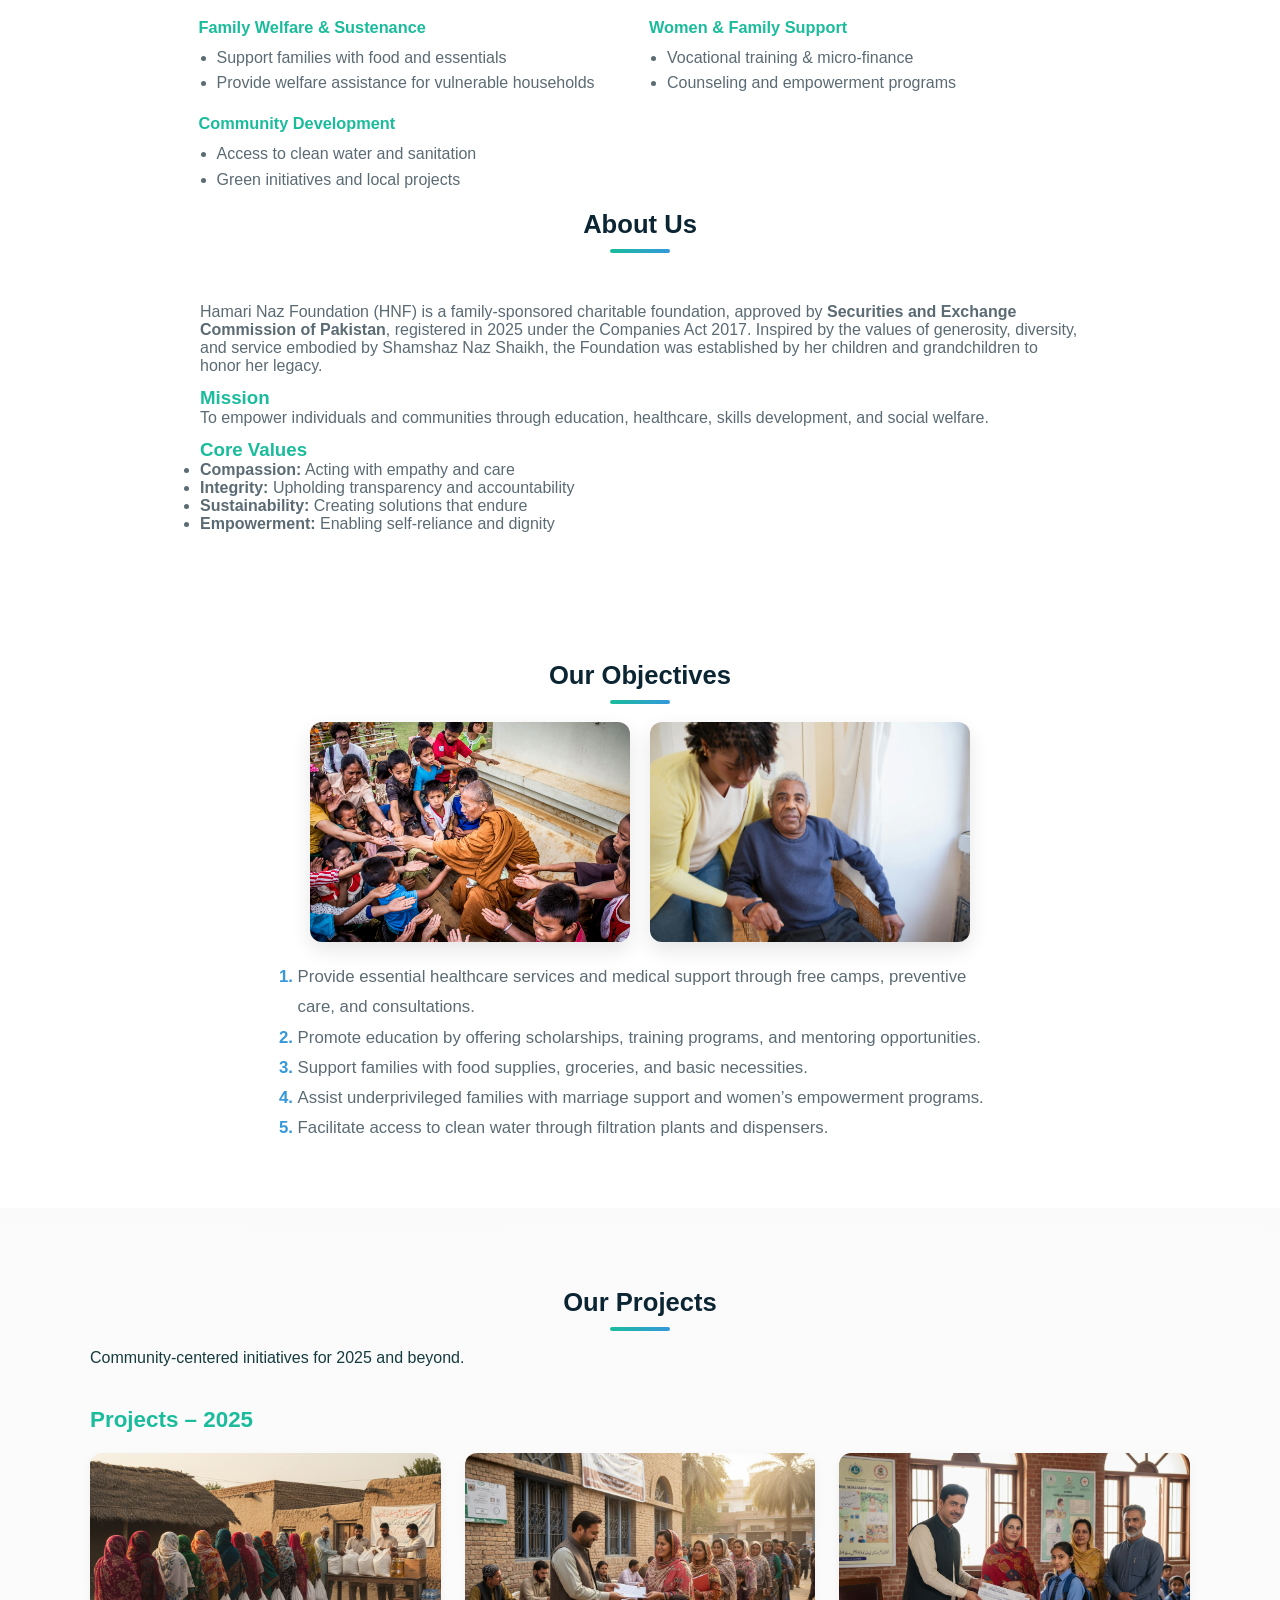
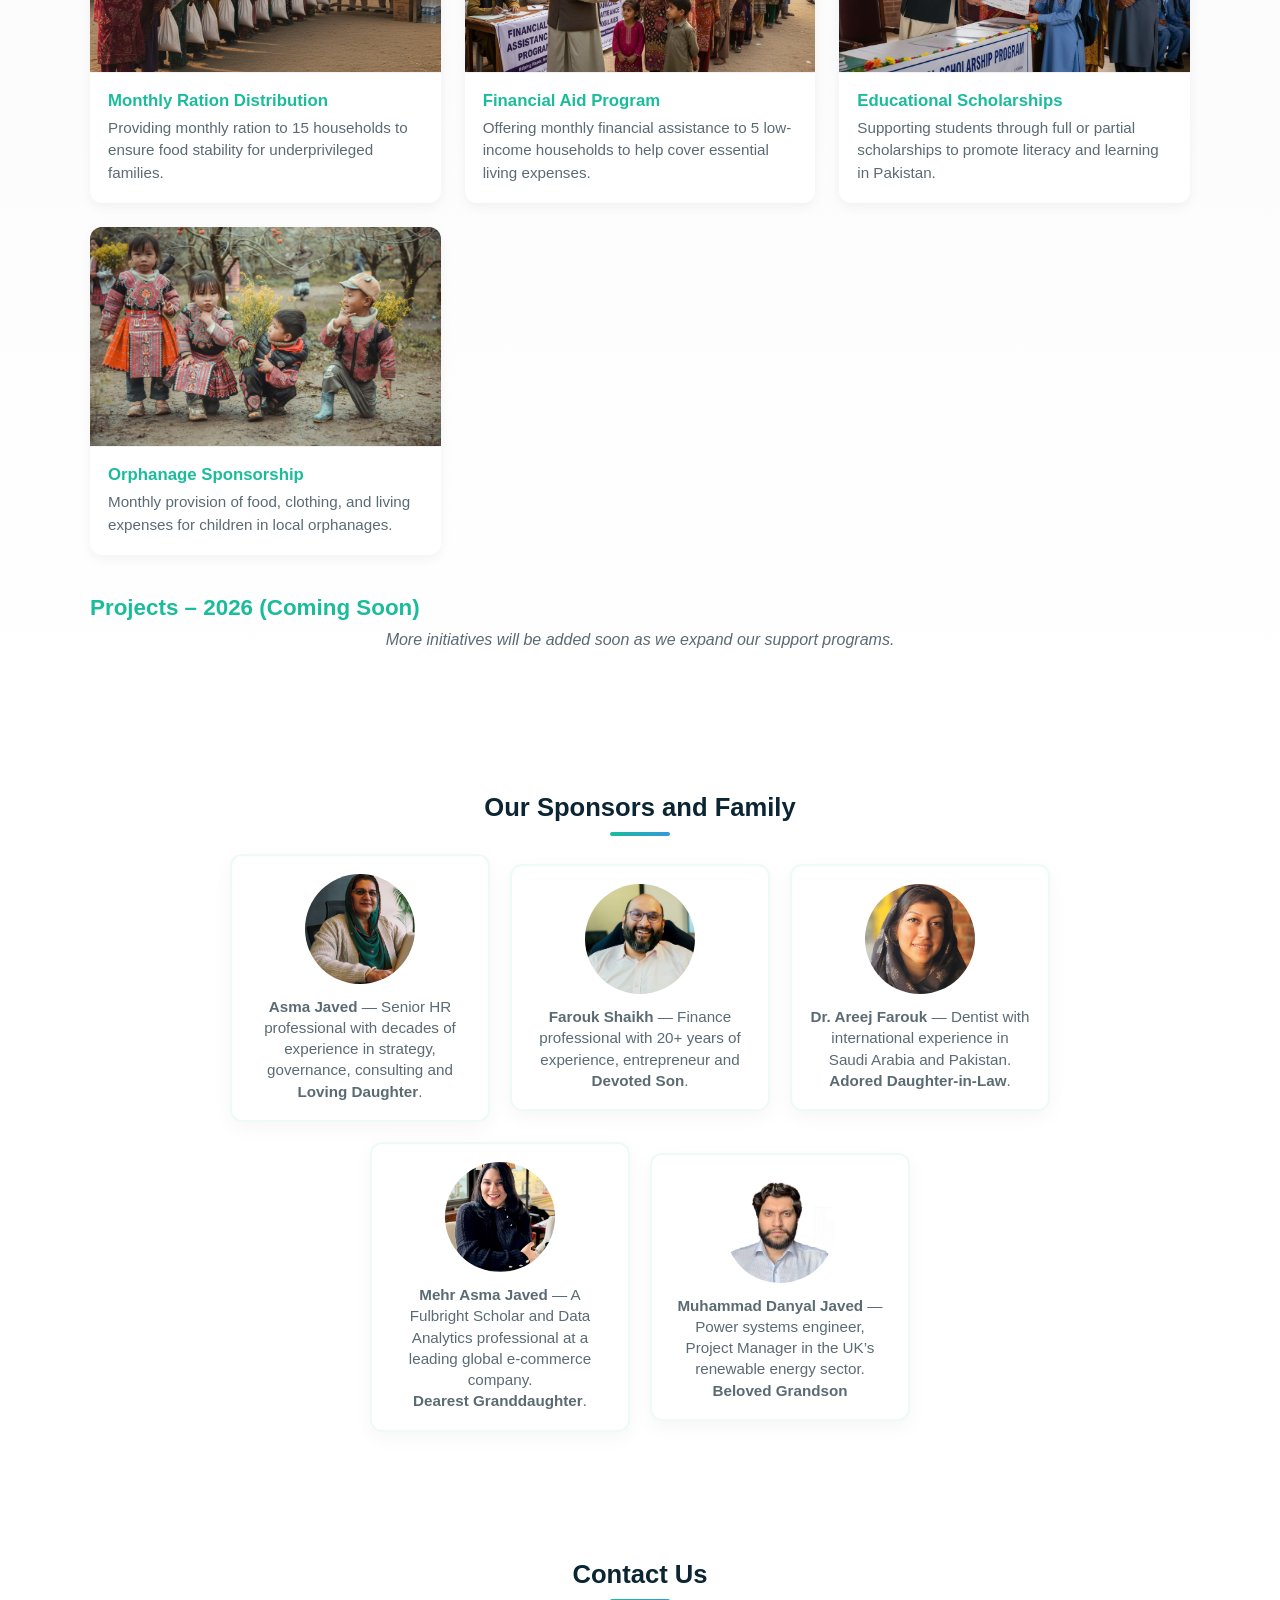
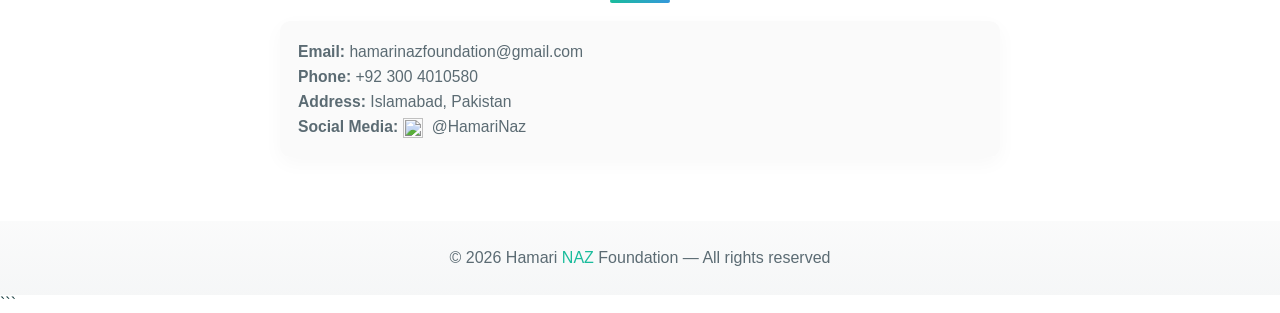
==== commit 3bf20185: "Update index.html" ====
--- a/index.html
+++ b/index.html
@@ -22,7 +22,7 @@
         <li><a href="#about-us">About Us</a></li>
         <li><a href="#objectives">Our Objectives</a></li>
         <li><a href="#projects">Our Projects</a></li>
-        <li><a href="#sponsors">Our Sponsors and Family</a></li>
+        <li><a href="#sponsors">Our Family</a></li>
         <li><a href="#contact">Contact</a></li>
       </ul>
 
@@ -277,3 +277,4 @@
 
 
 
+
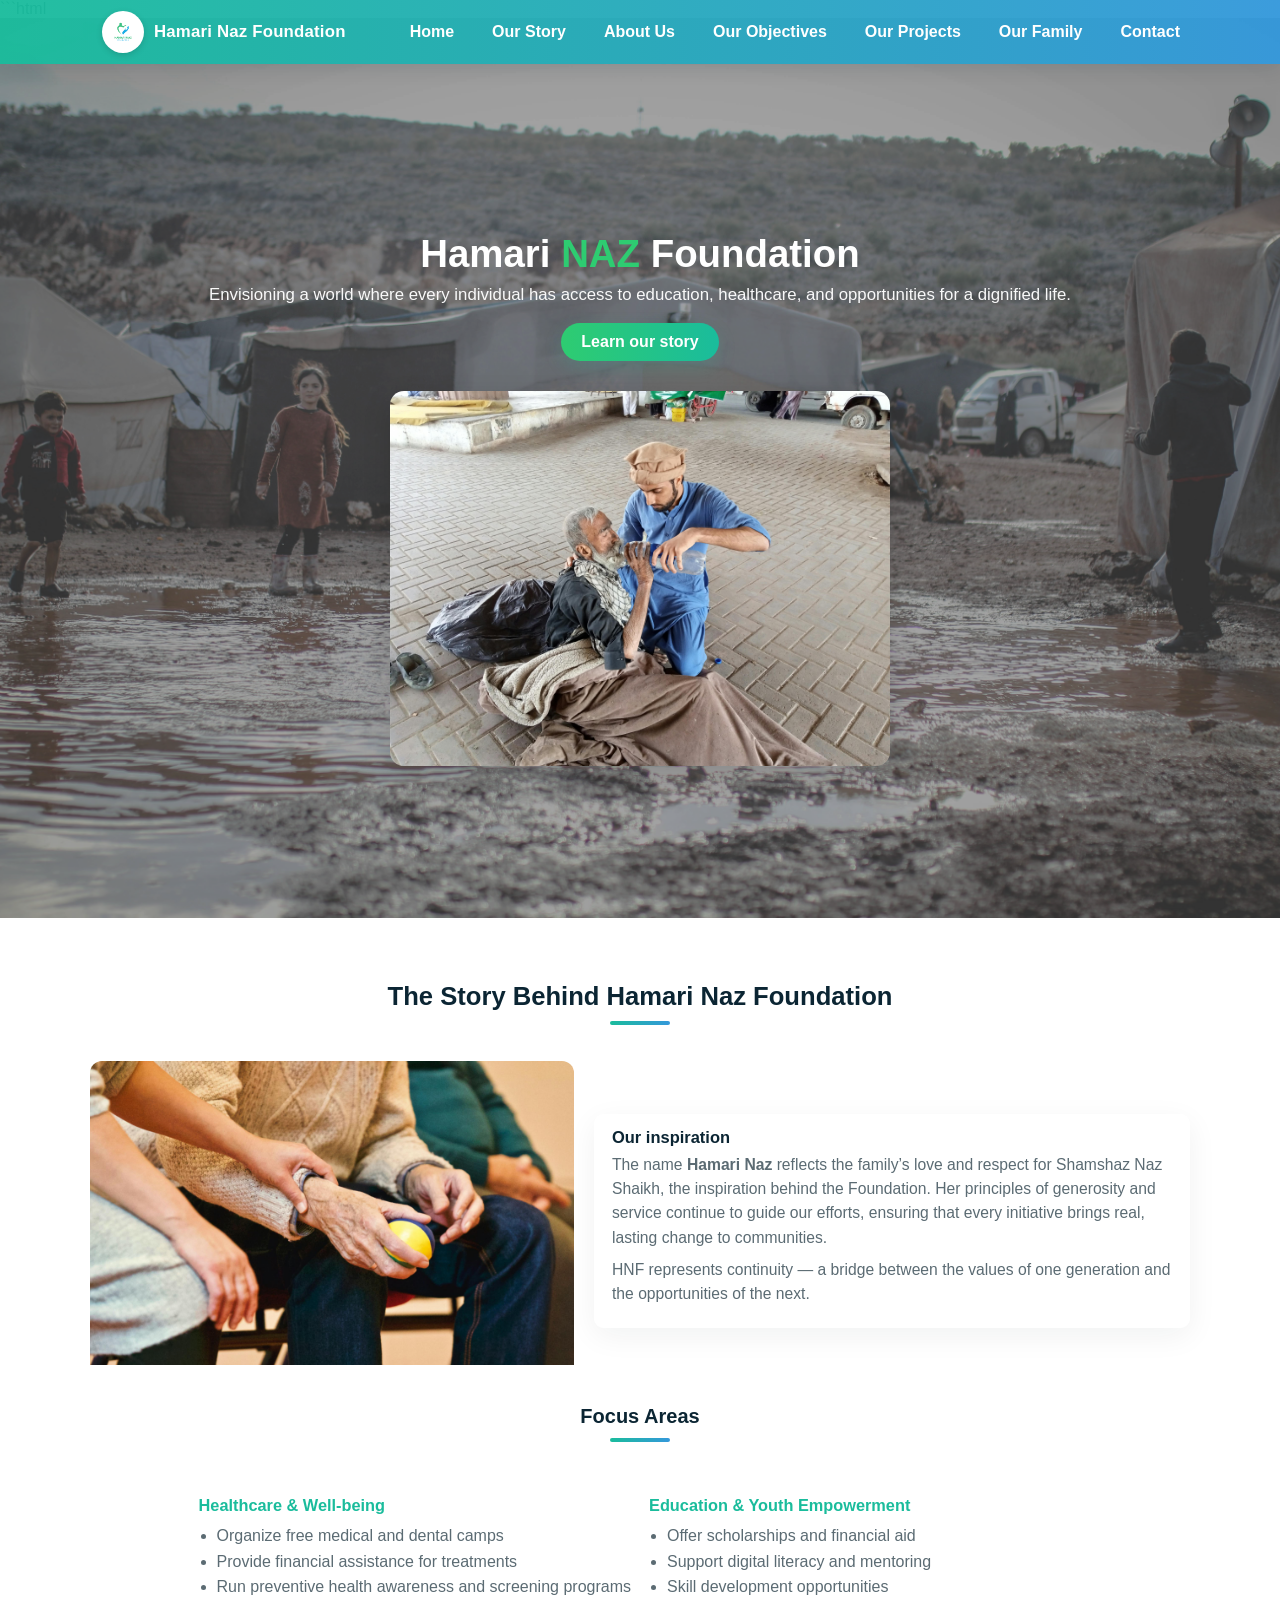
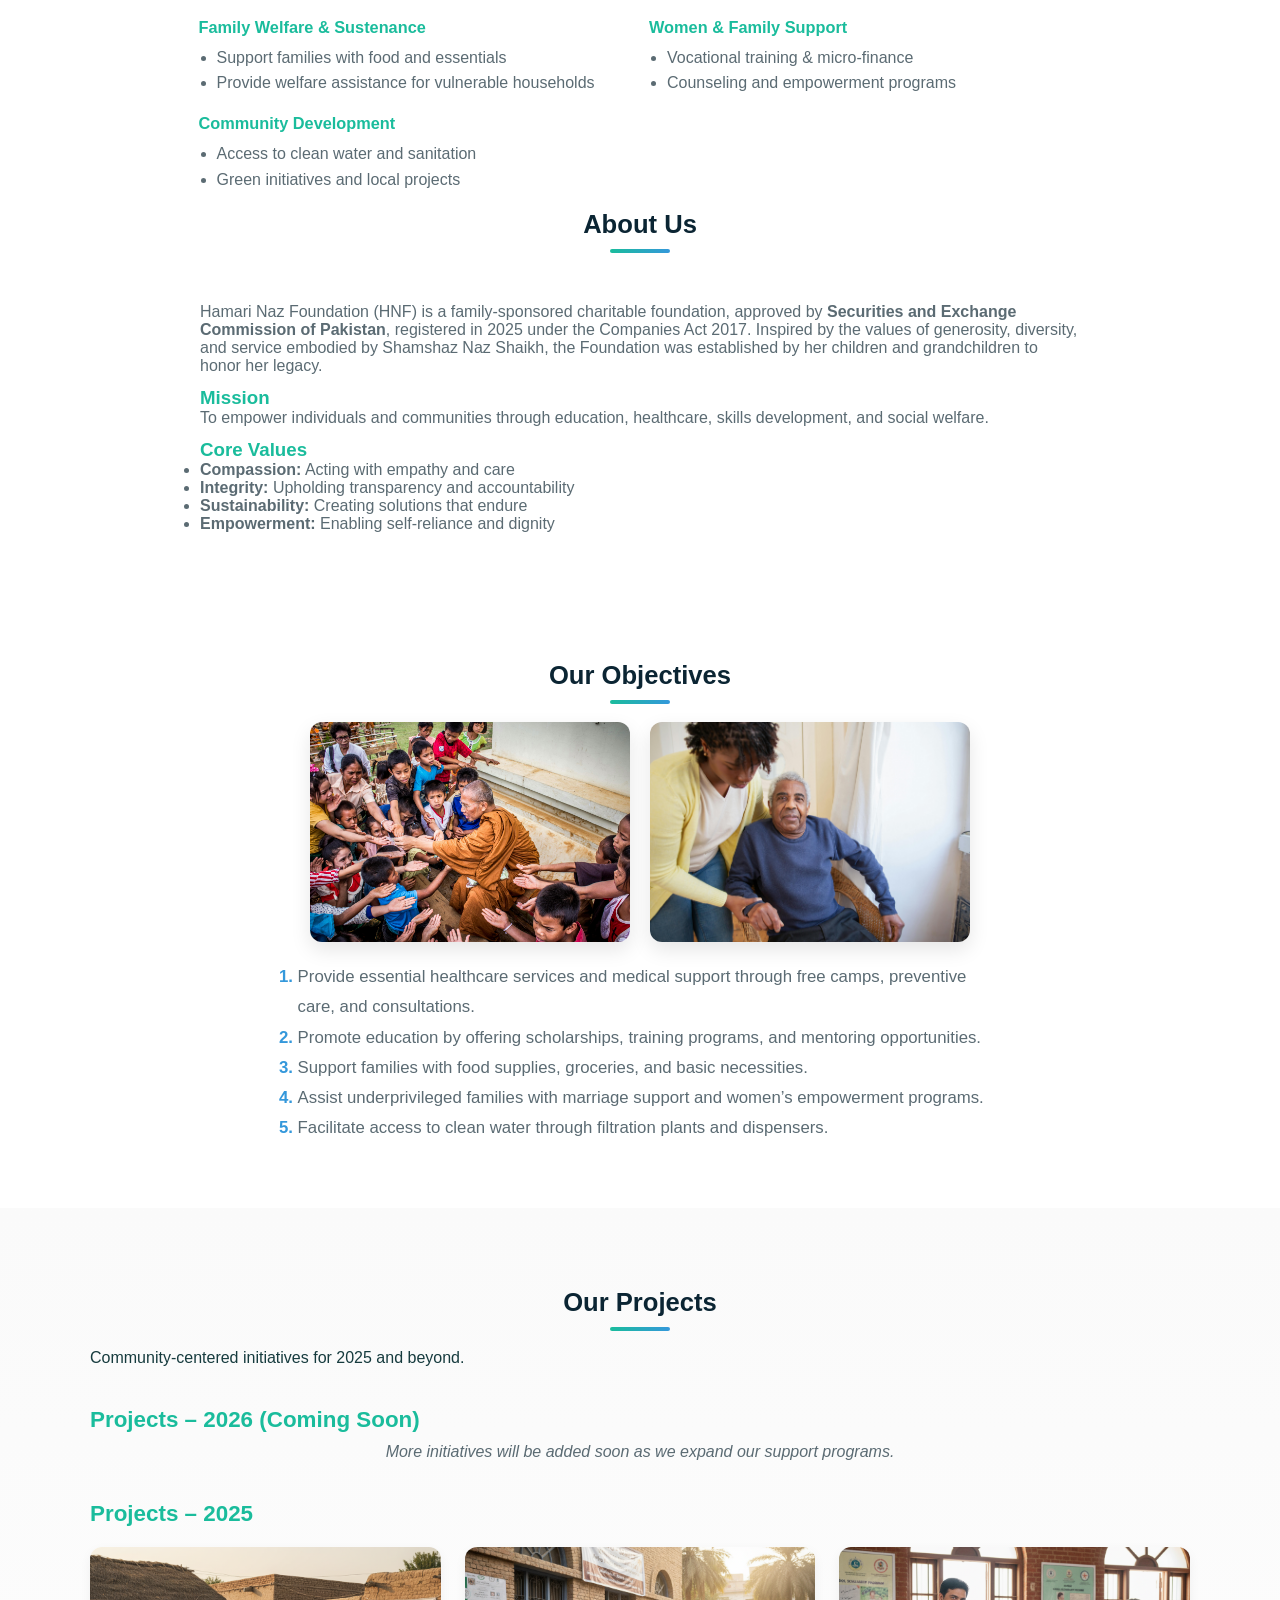
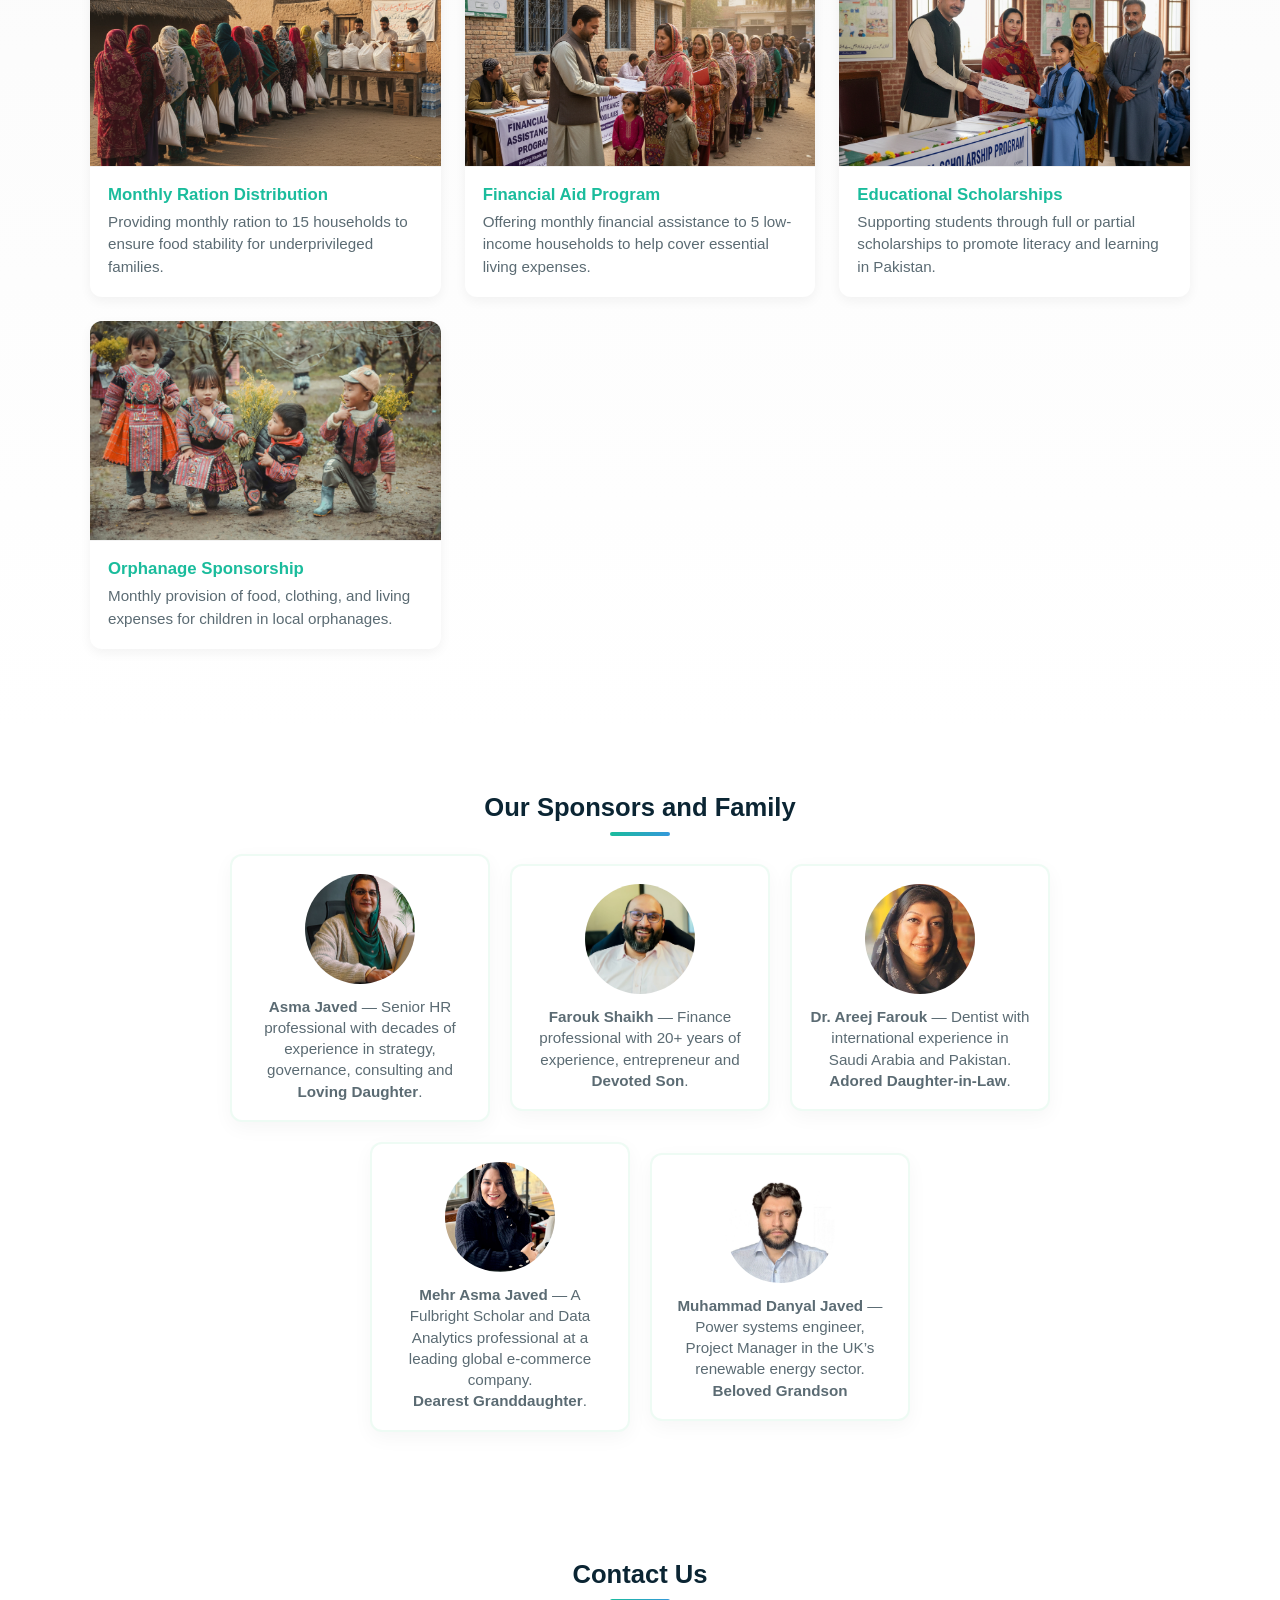
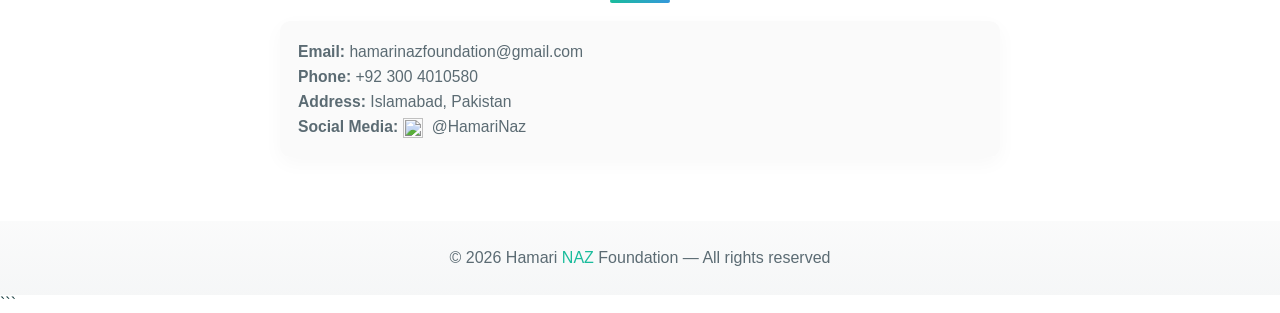
==== commit f200d952: "Update index.html" ====
--- a/index.html
+++ b/index.html
@@ -154,7 +154,9 @@
   <div class="container">
     <h2 class="section-title">Our Projects</h2>
     <p class="section-subtitle">Community-centered initiatives for 2025 and beyond.</p>
-
+    <!-- 2026 PROJECTS -->
+    <h3 class="project-year">Projects – 2026 (Coming Soon)</h3>
+    <p class="upcoming">More initiatives will be added soon as we expand our support programs.</p>
     <!-- 2025 PROJECTS -->
     <h3 class="project-year">Projects – 2025</h3>
     <div class="projects-grid">
@@ -193,9 +195,7 @@
 
     </div>
 
-    <!-- 2026 PROJECTS -->
-    <h3 class="project-year">Projects – 2026 (Coming Soon)</h3>
-    <p class="upcoming">More initiatives will be added soon as we expand our support programs.</p>
+    
 
   </div>
 </section>
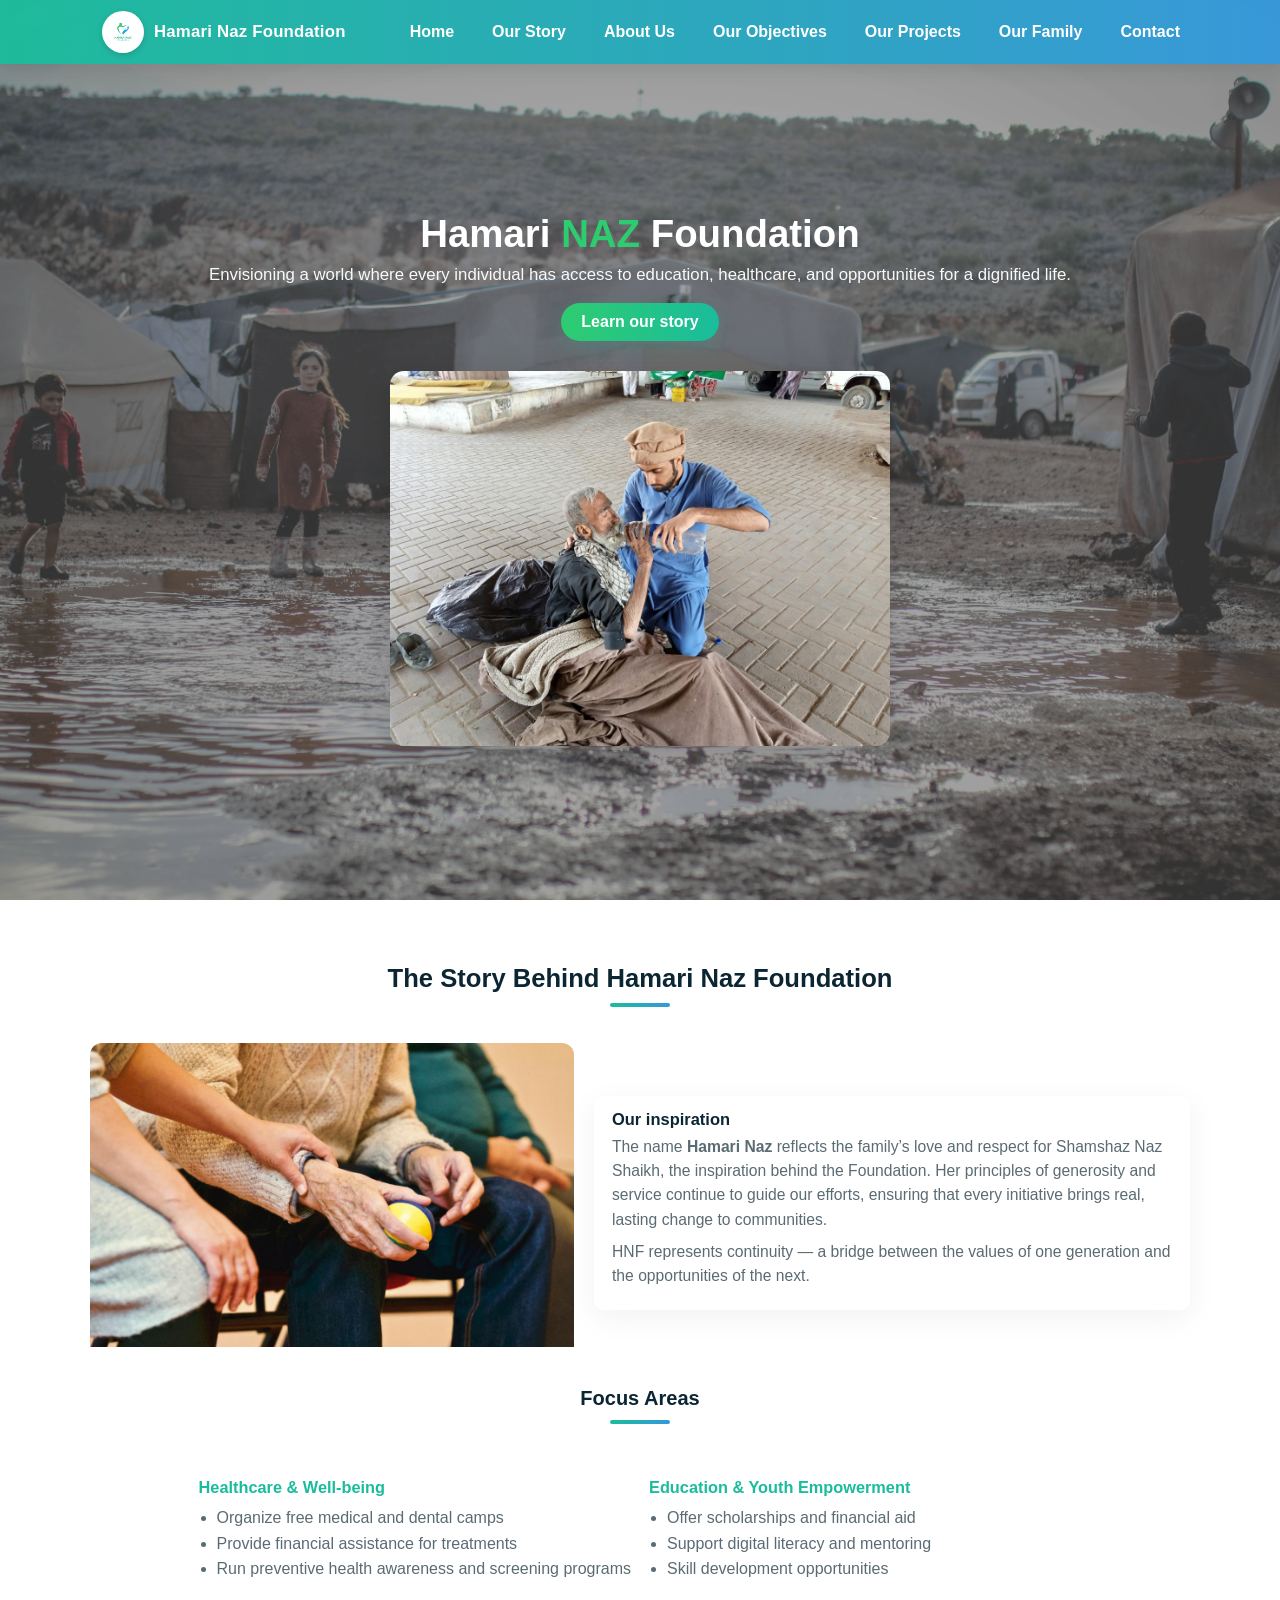
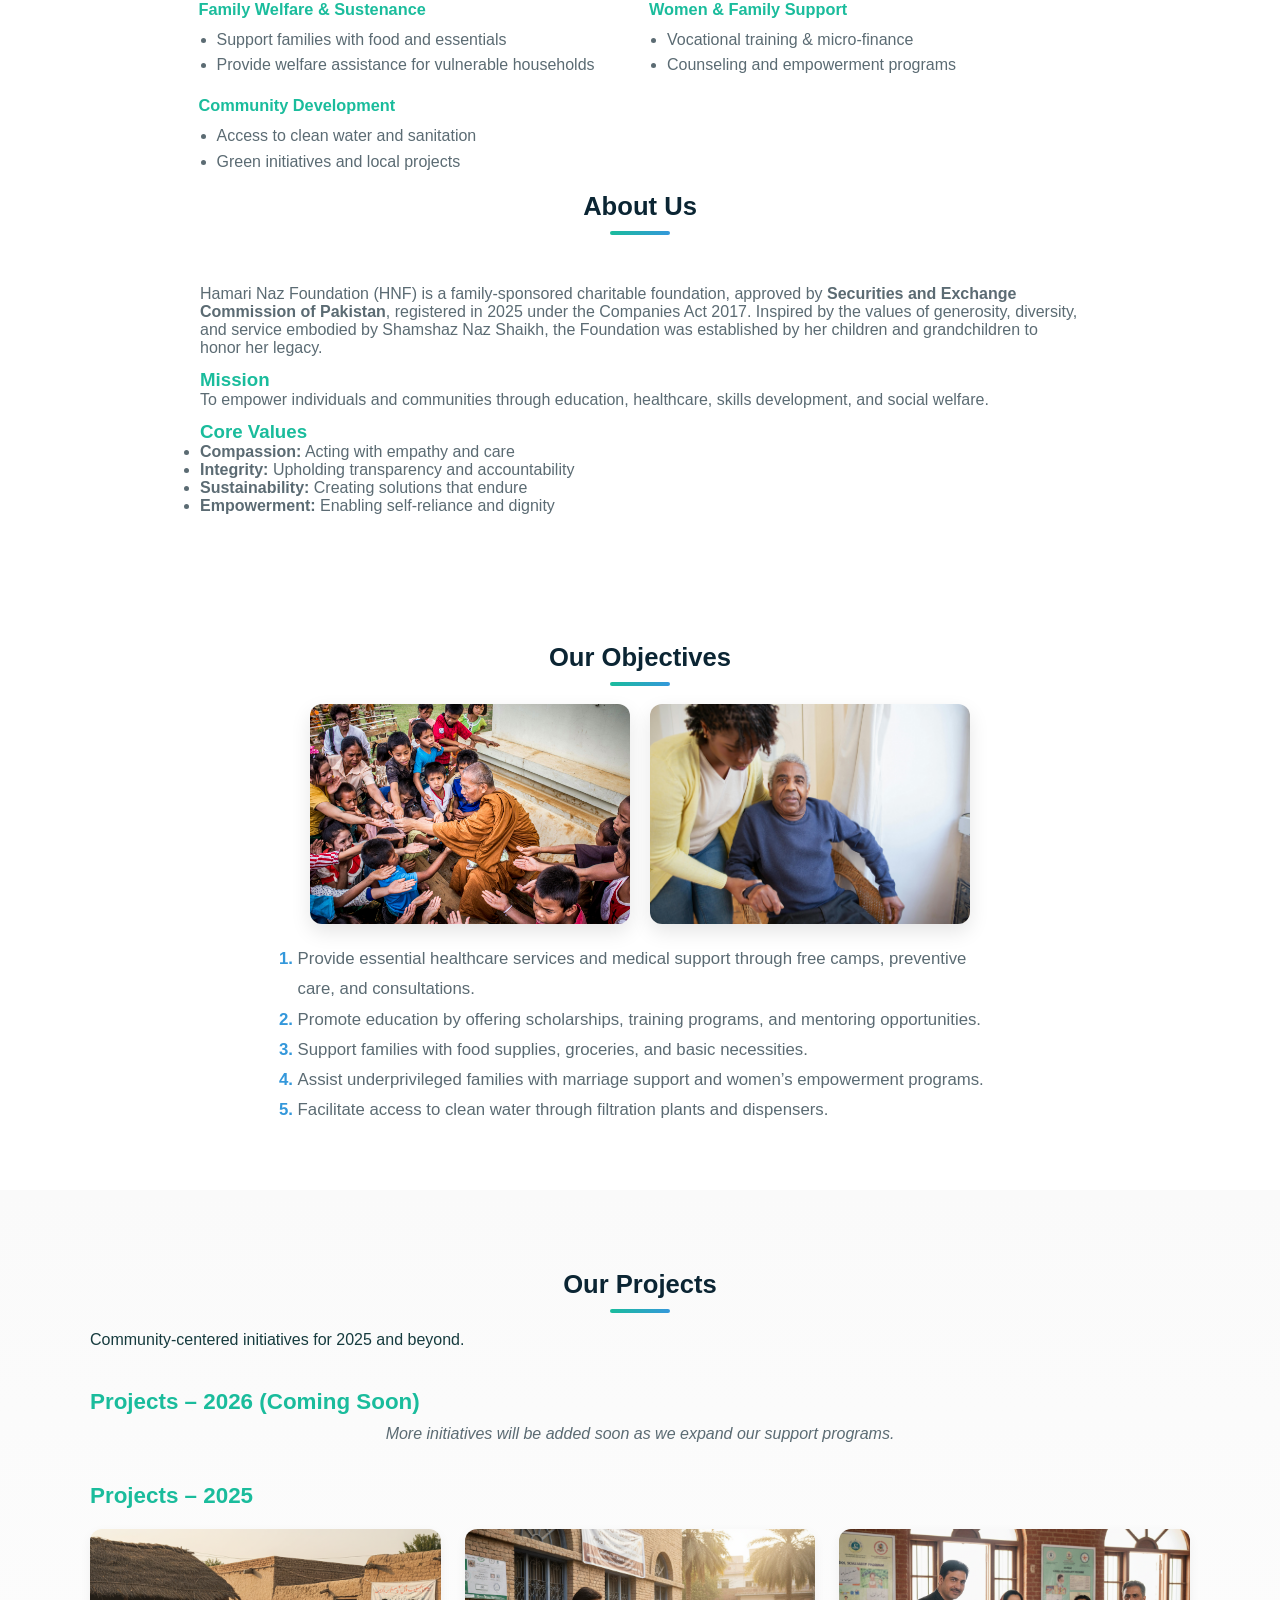
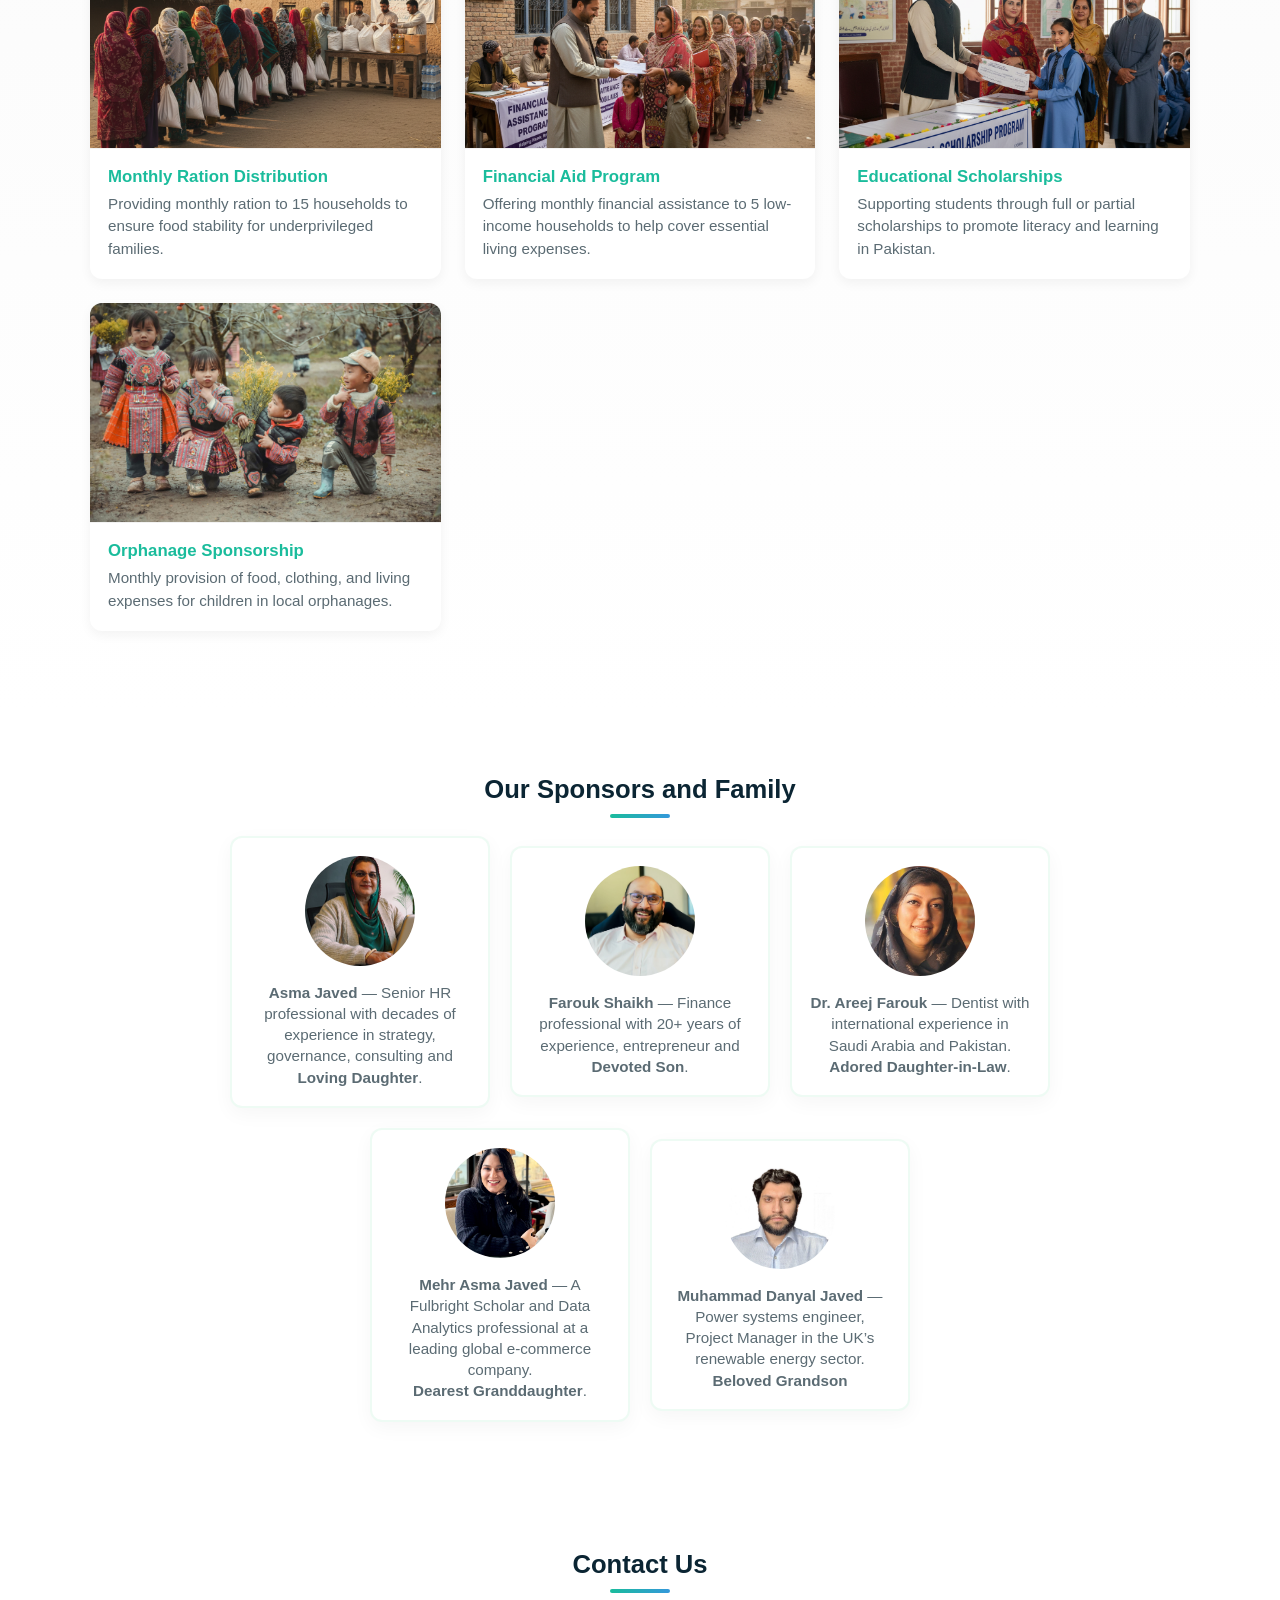
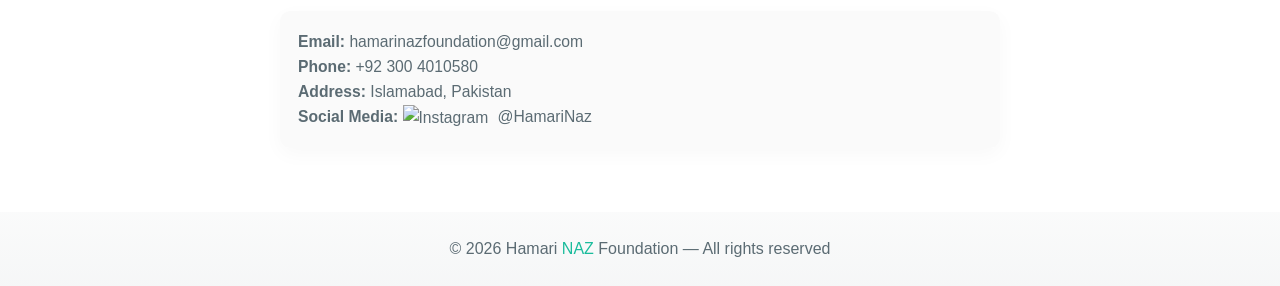
==== commit 5c46dd14: "Update index.html" ====
--- a/index.html
+++ b/index.html
@@ -1,4 +1,4 @@
-```html
+
 <!doctype html>
 <html lang="en">
 <head>
@@ -267,14 +267,13 @@
   <script src="script.js"></script>
 </body>
 </html>
-```
-
-
-
-
-
-
-
-
-
-
+
+
+
+
+
+
+
+
+
+
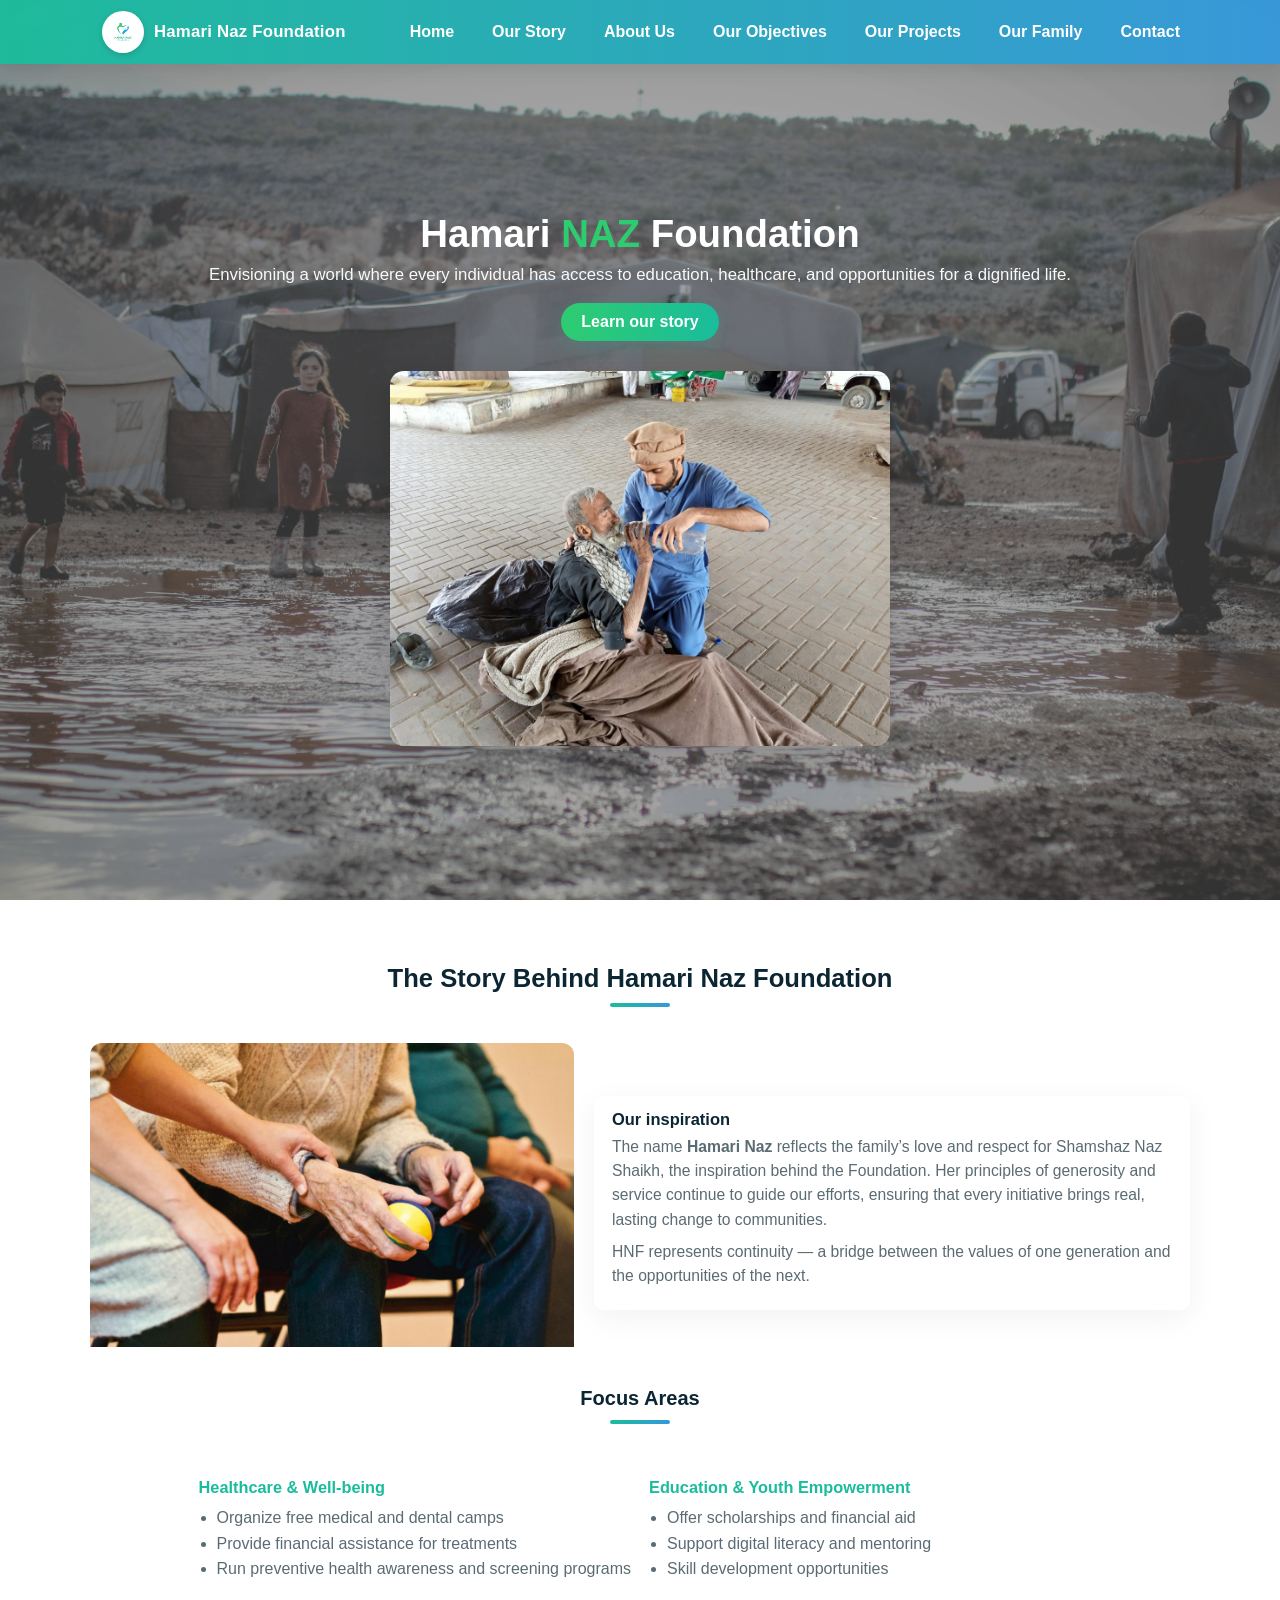
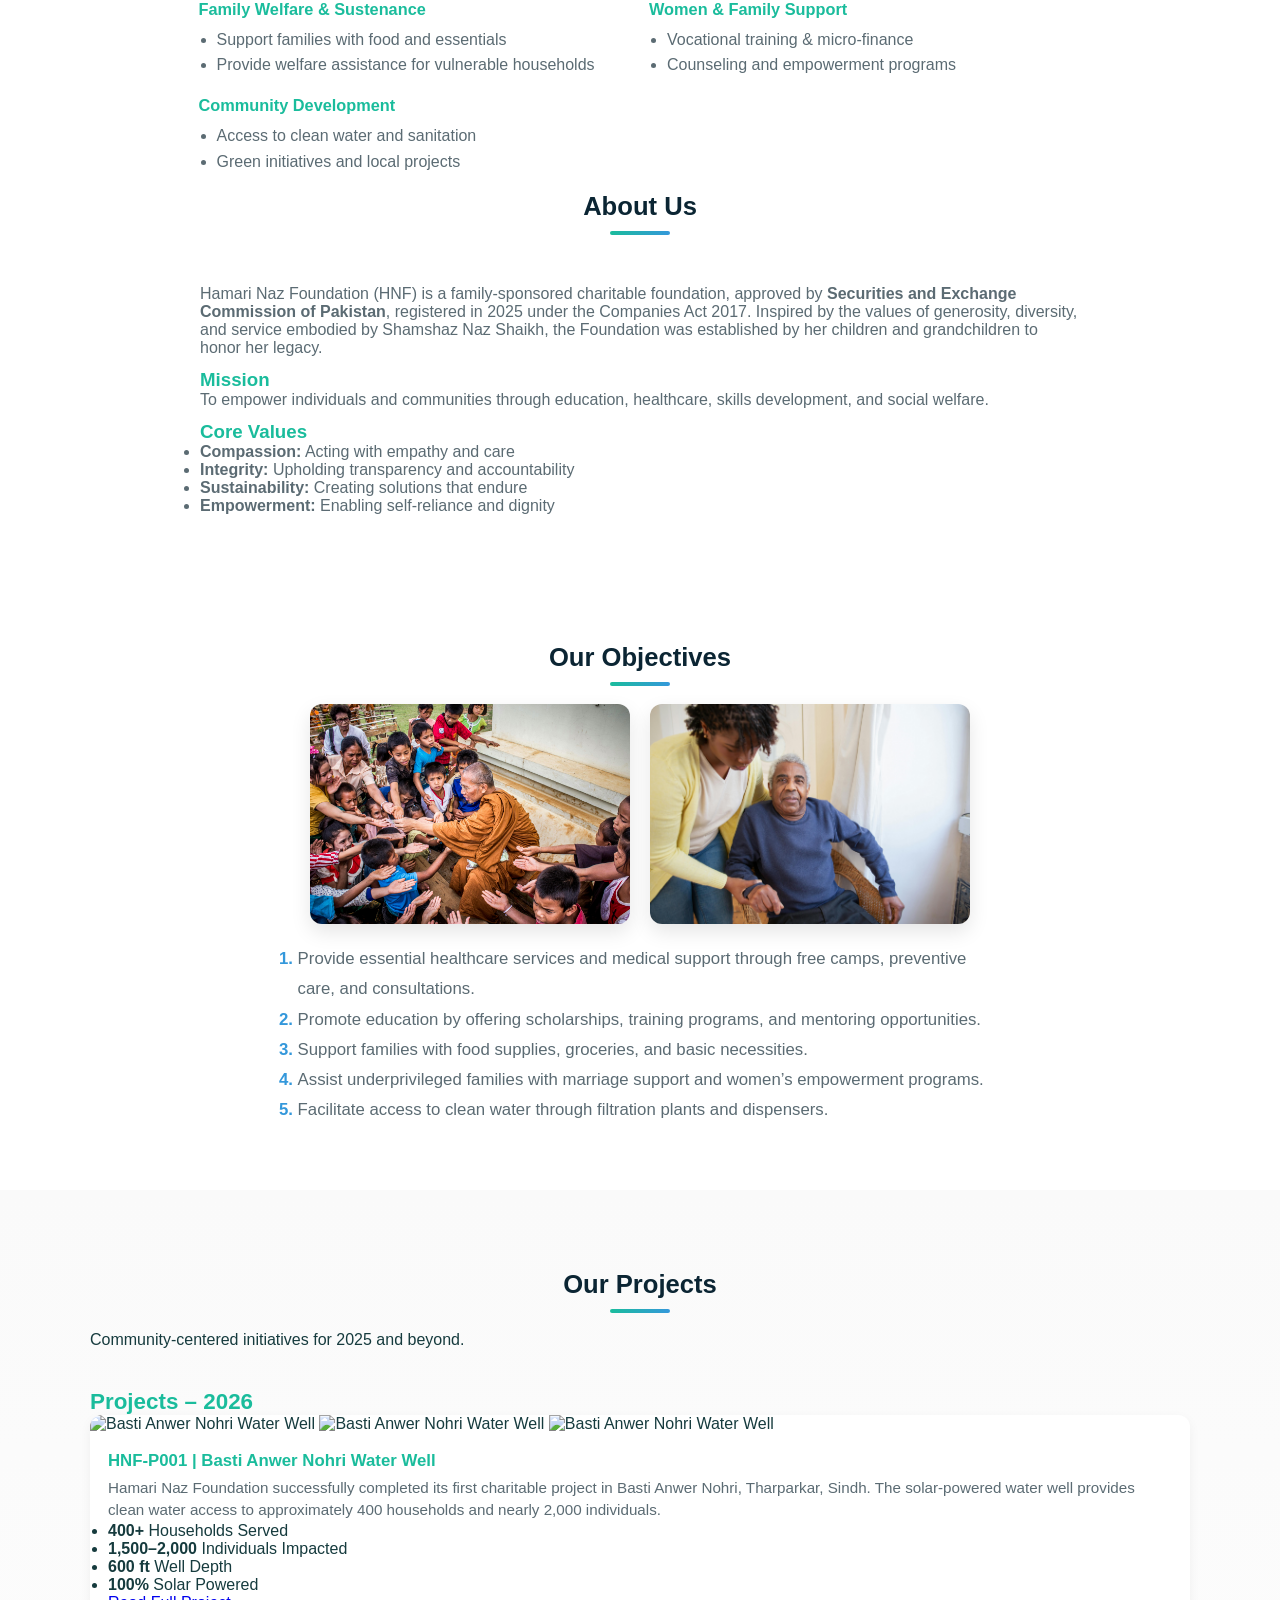
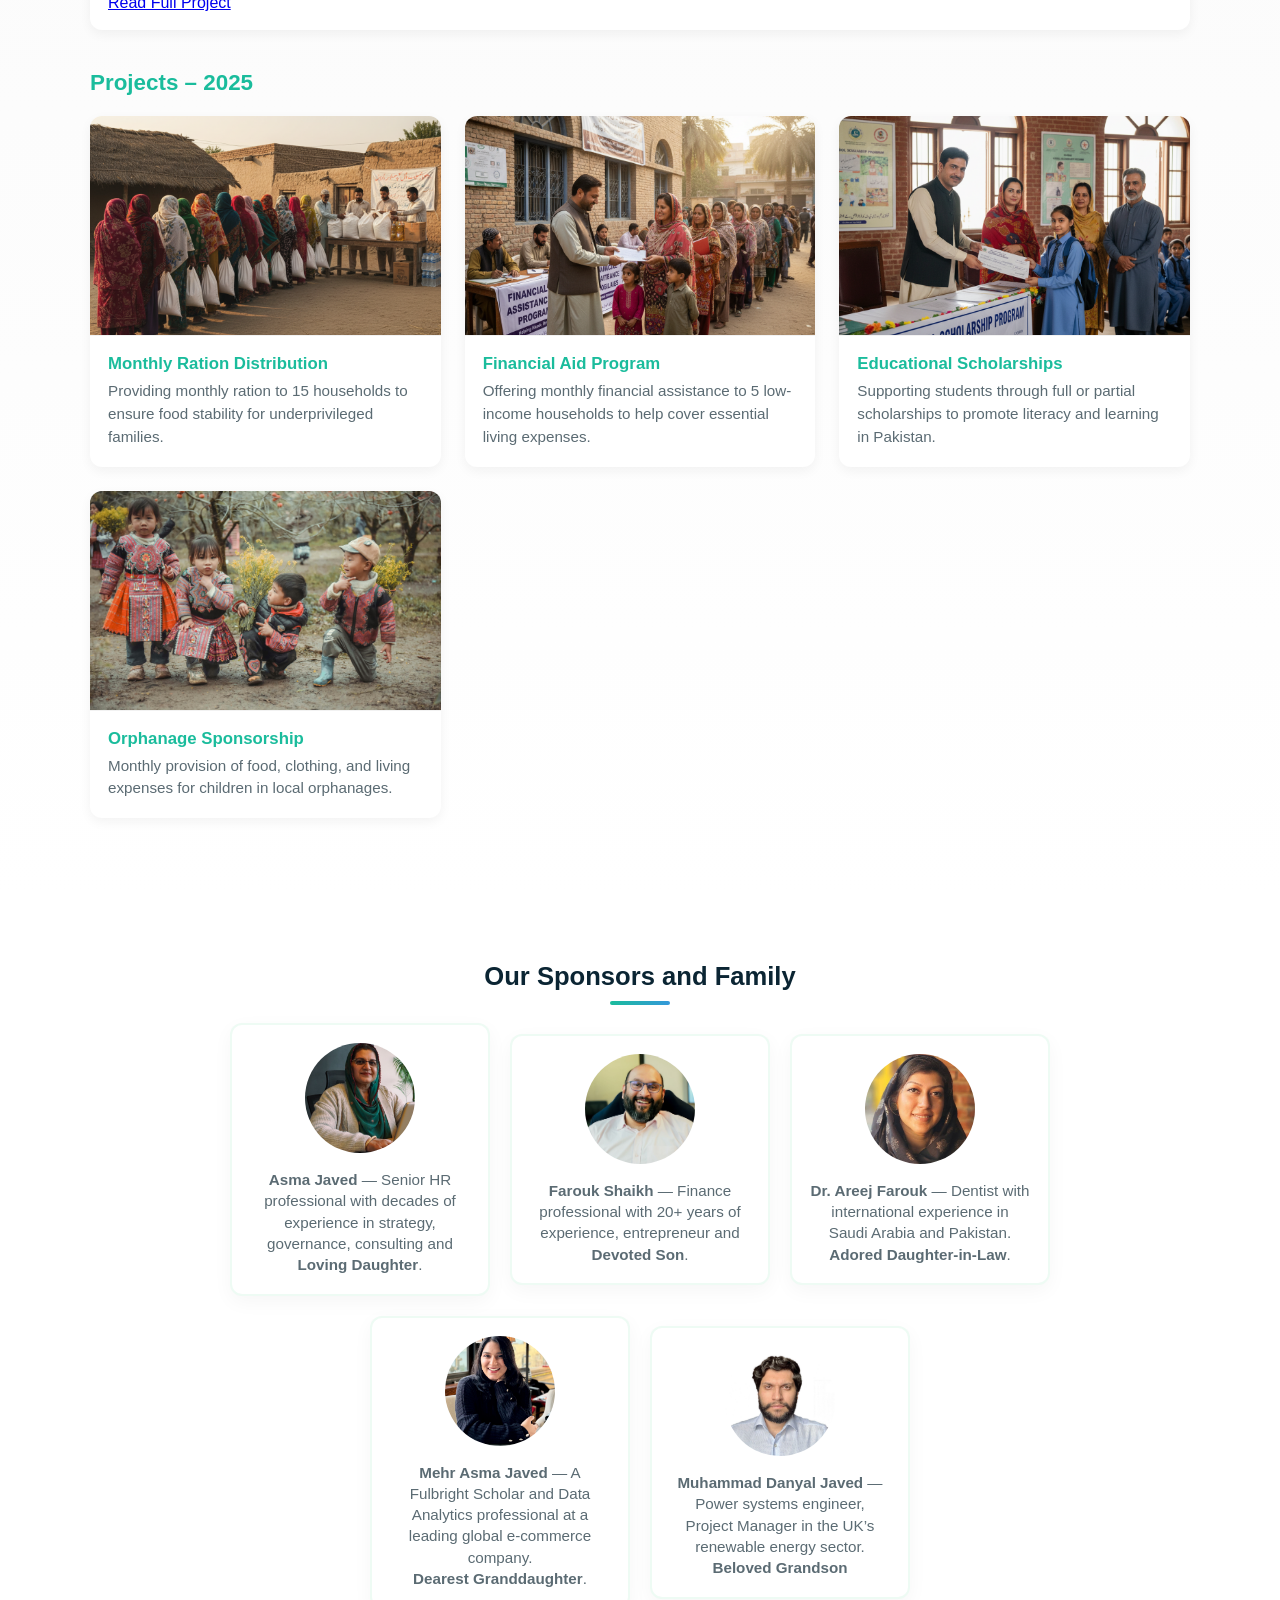
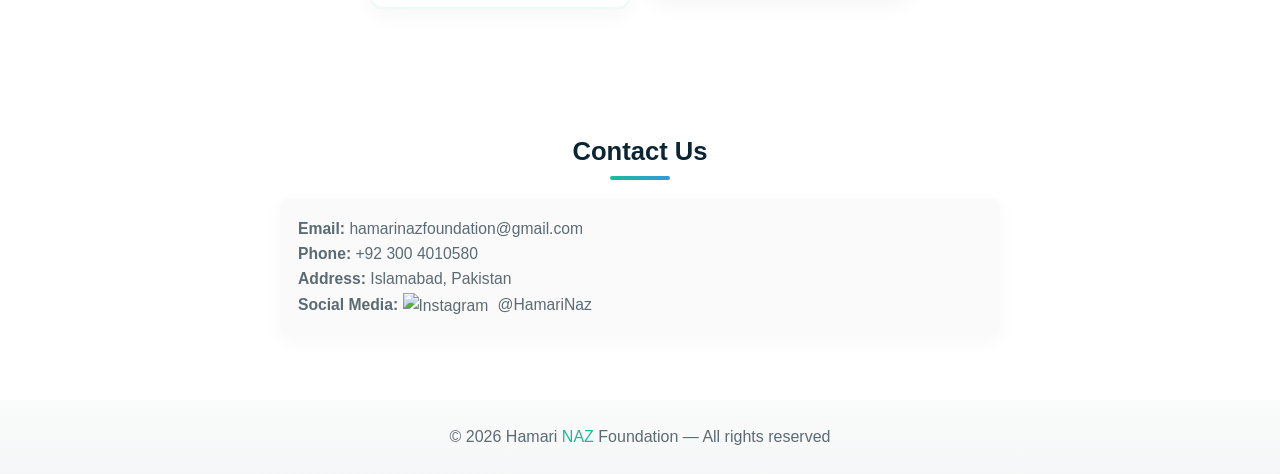
==== commit d565dea9: "Hamari Naz Foundation" ====
--- a/index.html
+++ b/index.html
@@ -4,7 +4,7 @@
 <head>
   <meta charset="utf-8" />
   <meta name="viewport" content="width=device-width,initial-scale=1" />
-  <title>Hamari Naz Foundation</title>
+  <title>Test Website</title>
   <link rel="stylesheet" href="style.css" />
 </head>
 <body>
@@ -45,7 +45,7 @@
       </div>
     </div>
   </header>
-
+  
   <!-- ABOUT -->
   <section id="about" class="about section">
     <div class="container about-inner">
@@ -154,9 +154,42 @@
   <div class="container">
     <h2 class="section-title">Our Projects</h2>
     <p class="section-subtitle">Community-centered initiatives for 2025 and beyond.</p>
+     
     <!-- 2026 PROJECTS -->
-    <h3 class="project-year">Projects – 2026 (Coming Soon)</h3>
-    <p class="upcoming">More initiatives will be added soon as we expand our support programs.</p>
+<section class="projects-2026">
+    <h3 class="project-year">Projects – 2026</h3>
+
+    <div class="project-card">
+        <div class="project-images-s">
+            <img src="hn5.jpeg" alt="Basti Anwer Nohri Water Well">
+            <img src="hn7.jpeg" alt="Basti Anwer Nohri Water Well">
+            <img src="hn3.jpeg" alt="Basti Anwer Nohri Water Well">
+        </div>
+
+        <div class="project-content">
+            <h4>HNF-P001 | Basti Anwer Nohri Water Well</h4>
+
+            <p>
+                Hamari Naz Foundation successfully completed its first charitable
+                project in Basti Anwer Nohri, Tharparkar, Sindh. The solar-powered
+                water well provides clean water access to approximately 400 households
+                and nearly 2,000 individuals.
+            </p>
+
+            <ul class="project-stats">
+                <li><strong>400+</strong> Households Served</li>
+                <li><strong>1,500–2,000</strong> Individuals Impacted</li>
+                <li><strong>600 ft</strong> Well Depth</li>
+                <li><strong>100%</strong> Solar Powered</li>
+            </ul>
+
+            <a href="hnf-p001.html" class="btn-project">
+                Read Full Project
+            </a>
+        </div>
+    </div>
+</section>
+
     <!-- 2025 PROJECTS -->
     <h3 class="project-year">Projects – 2025</h3>
     <div class="projects-grid">
@@ -277,3 +310,4 @@
 
 
 
+
